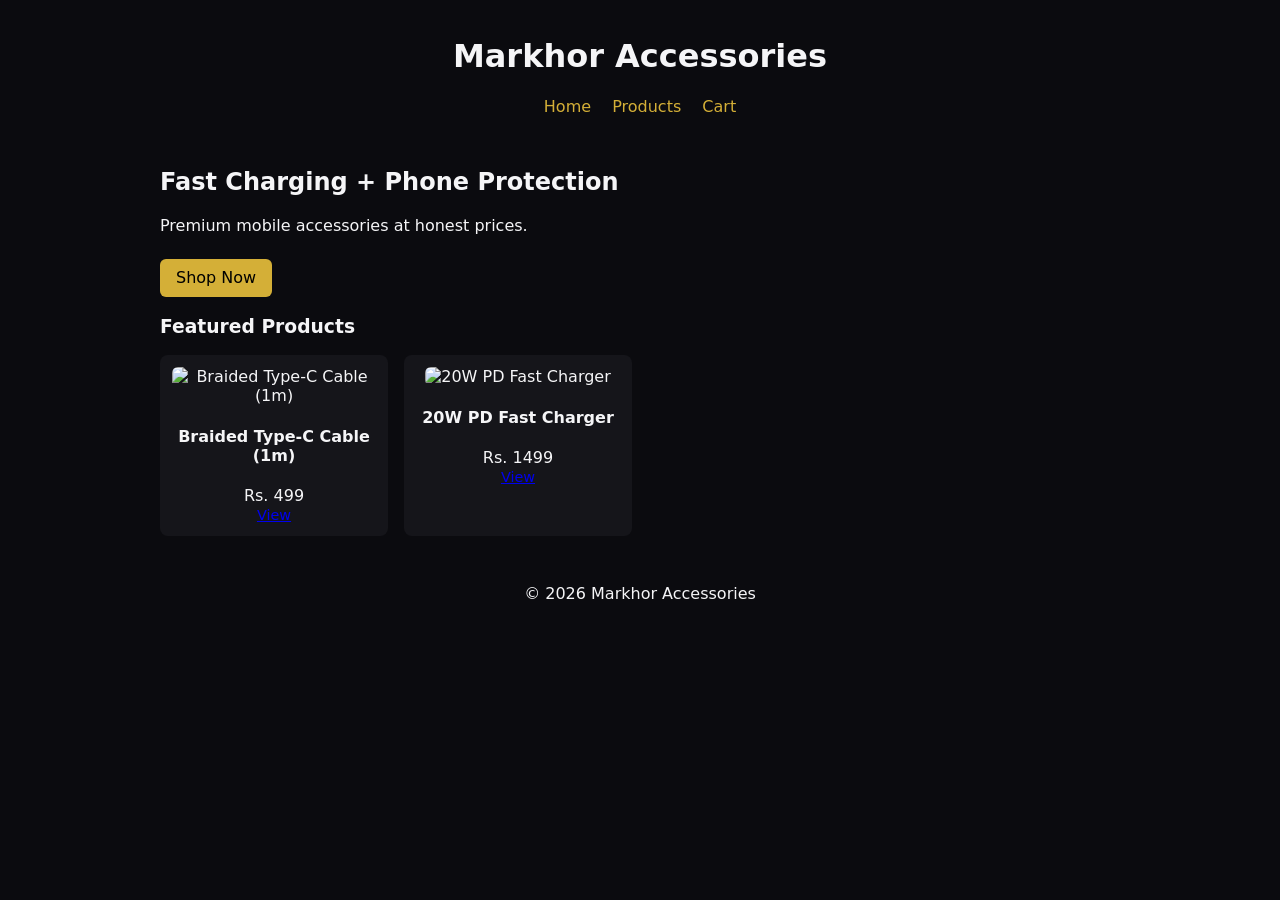
==== index.html @ 8396cea6 "Initial commit - Markhor Accessories store" ====
<!DOCTYPE html>
<html lang="en">
<head>
  <meta charset="UTF-8" />
  <title>Markhor Accessories</title>
  <meta name="viewport" content="width=device-width, initial-scale=1" />
  <link rel="stylesheet" href="/css/style.css" />
</head>
<body>
  <header>
    <h1>Markhor Accessories</h1>
    <nav>
      <a href="/index.html">Home</a>
      <a href="/products.html">Products</a>
      <a href="/cart.html">Cart</a>
    </nav>
  </header>

  <main>
    <section class="hero">
      <h2>Fast Charging + Phone Protection</h2>
      <p>Premium mobile accessories at honest prices.</p>
      <a href="/products.html" class="btn">Shop Now</a>
    </section>

    <section class="featured">
      <h3>Featured Products</h3>
      <div id="featured-grid" class="grid"></div>
    </section>
  </main>

  <footer>
    <p>© 2026 Markhor Accessories</p>
  </footer>

  <script src="/js/main.js"></script>
  <script>
    // Load 4 featured products
    (async () => {
      const res = await fetch('/data/products.json');
      const products = await res.json();
      const grid = document.getElementById('featured-grid');
      products.slice(0,4).forEach(p => {
        const card = document.createElement('div');
        card.className = 'card';
        card.innerHTML = `
          <img src="${p.images[0]}" alt="${p.name}" loading="lazy" />
          <h4>${p.name}</h4>
          <div>Rs. ${p.price}</div>
          <a href="/product.html?slug=${p.slug}" class="btn-sm">View</a>
        `;
        grid.appendChild(card);
      });
    })();
  </script>
</body>
</html>
---- css/style.css ----
:root { --bg:#0b0b0f; --fg:#f5f5f7; --acc:#d4af37; }
body { margin:0; font-family:system-ui,-apple-system,Segoe UI,Roboto; background:var(--bg); color:var(--fg); }
header, footer { padding:1rem; text-align:center; }
nav a { margin:0 .5rem; color:var(--acc); text-decoration:none; }
main { max-width:960px; margin:0 auto; padding:1rem; }
.grid { display:grid; grid-template-columns:repeat(auto-fill,minmax(180px,1fr)); gap:1rem; }
.card { background:#15151a; padding:.75rem; border-radius:8px; text-align:center; }
.card img { width:100%; aspect-ratio:1/1; object-fit:cover; border-radius:6px; }
.btn { display:inline-block; background:var(--acc); color:#000; padding:.6rem 1rem; border-radius:6px; text-decoration:none; margin-top:.5rem; }
.btn-sm { font-size:.9rem; }
.product-page { display:grid; grid-template-columns:1fr 1fr; gap:1rem; }
@media (max-width:700px){ .product-page{ grid-template-columns:1fr; } }
input, textarea { width:100%; padding:.5rem; margin:.25rem 0 .75rem; background:#15151a; color:var(--fg); border:1px solid #333; border-radius:6px; }
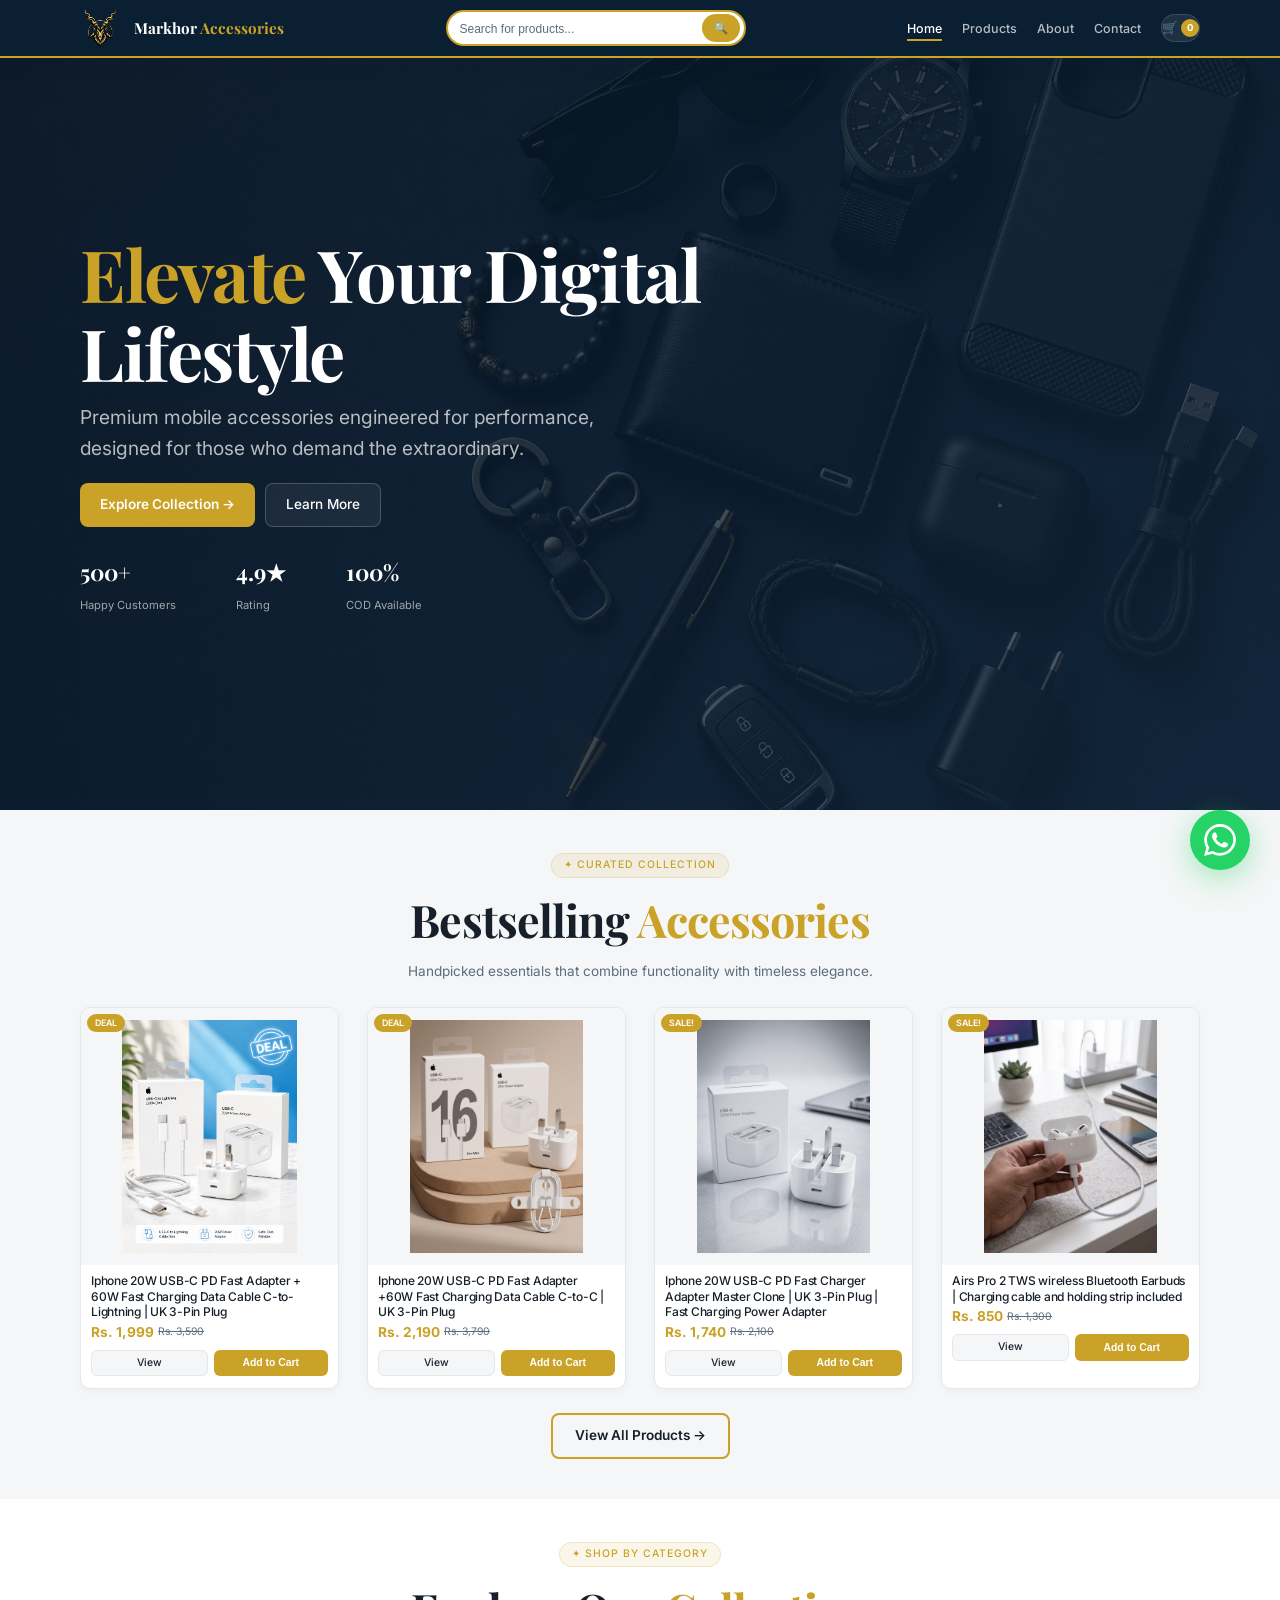
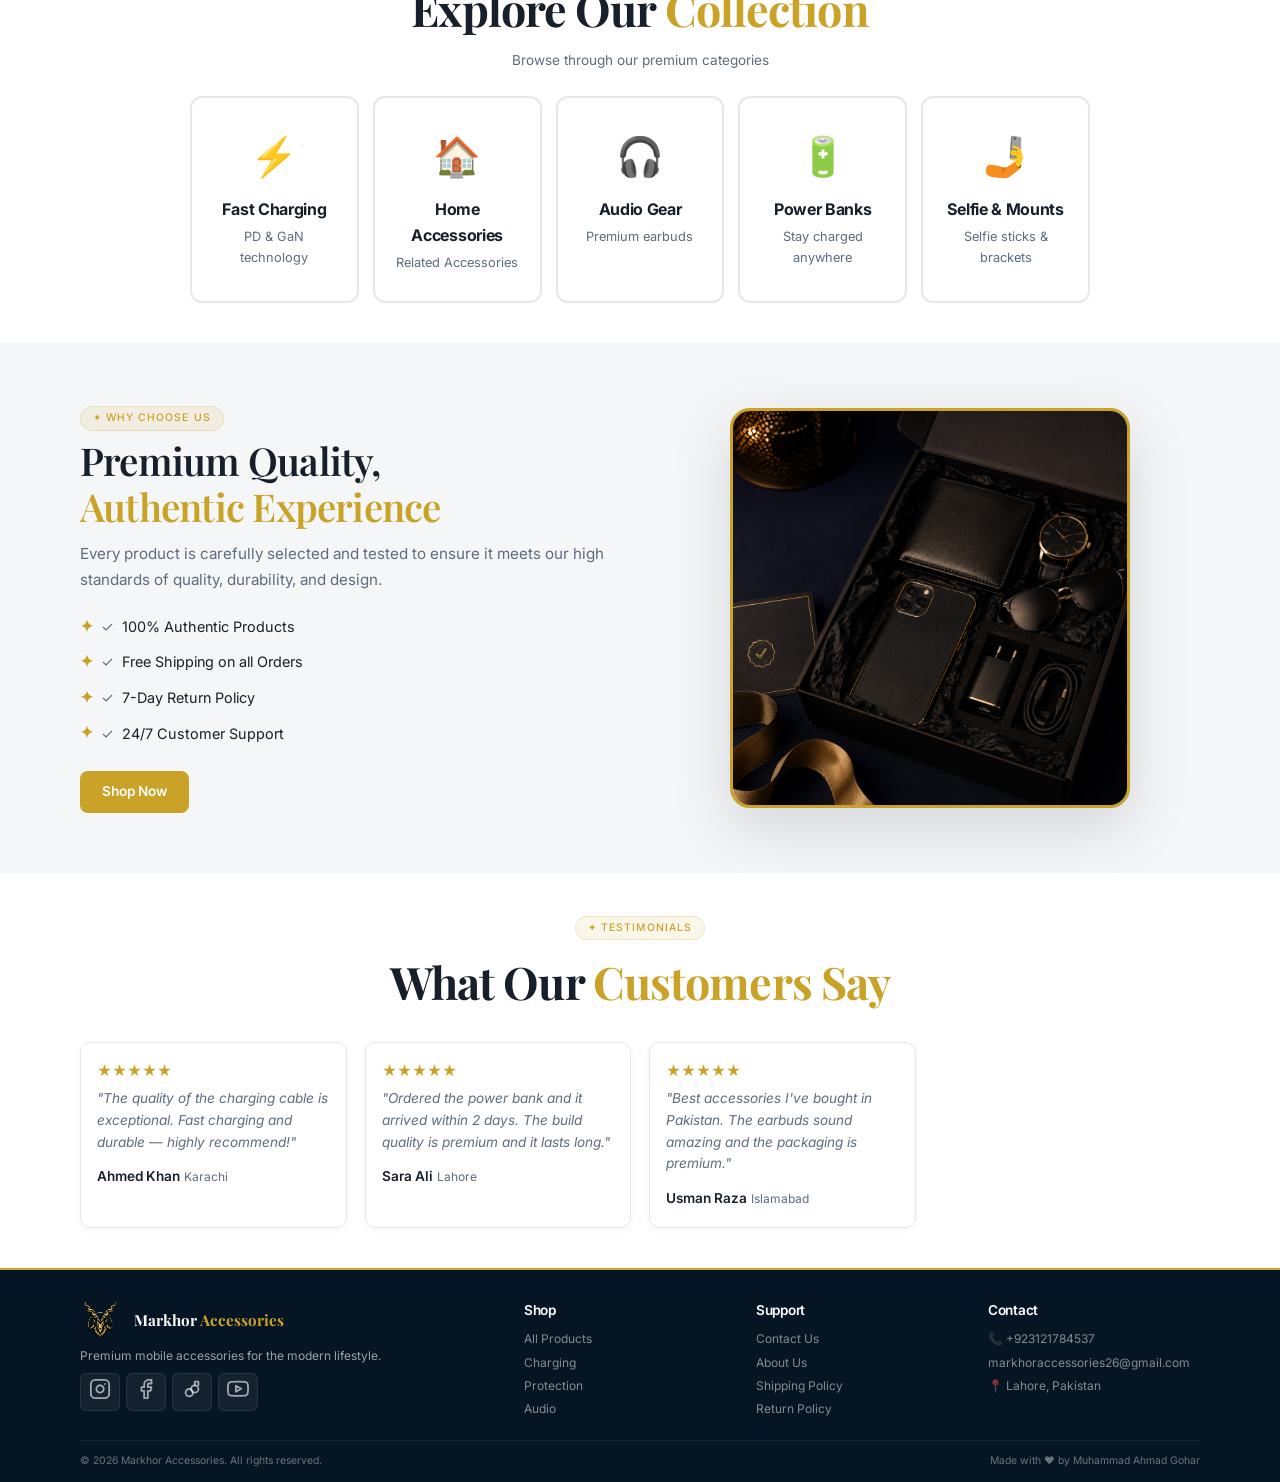
==== commit 39032c5b: "Final Markhor Accessories website with SEO updates" ====
--- a/index.html
+++ b/index.html
@@ -1,57 +1,330 @@
 <!DOCTYPE html>
 <html lang="en">
 <head>
-  <meta charset="UTF-8" />
-  <title>Markhor Accessories</title>
-  <meta name="viewport" content="width=device-width, initial-scale=1" />
-  <link rel="stylesheet" href="/css/style.css" />
+    <meta charset="UTF-8" />
+    <meta name="viewport" content="width=device-width, initial-scale=1.0" />
+    <title>Buy Premium Mobile Accessories in Pakistan | Markhor Accessories</title>
+    <meta name="description" content="Buy premium mobile accessories in Pakistan. Fast charging, earbuds, power banks & more. 100% COD available. Shop now at Markhor Accessories." />
+    <link rel="stylesheet" href="/css/style.css" />
+    <link rel="preconnect" href="https://fonts.googleapis.com" />
+    <link href="https://fonts.googleapis.com/css2?family=Playfair+Display:wght@400;600;700&family=Inter:wght@300;400;500;600&display=swap" rel="stylesheet" />
 </head>
 <body>
-  <header>
-    <h1>Markhor Accessories</h1>
-    <nav>
-      <a href="/index.html">Home</a>
-      <a href="/products.html">Products</a>
-      <a href="/cart.html">Cart</a>
-    </nav>
-  </header>
-
-  <main>
+    <!-- ===== NAVIGATION ===== -->
+    <nav class="navbar">
+    <div class="container">
+        <!-- Logo -->
+        <a href="/" class="logo">
+            <img src="/public/images/logo.png" alt="Markhor Accessories" style="height:40px; width:auto; margin-right:8px;" />
+            <span class="logo-text">Markhor <span class="logo-accent">Accessories</span></span>
+        </a>
+
+        <!-- Search Bar -->
+        <div class="search-bar">
+            <input type="text" placeholder="Search for products..." id="searchInput" />
+            <button onclick="searchProducts()">🔍</button>
+        </div>
+
+        <!-- Nav Links -->
+        <ul class="nav-links">
+            <li><a href="/index.html" class="active">Home</a></li>
+            <li><a href="/products.html">Products</a></li>
+            <li><a href="/about.html">About</a></li>
+            <li><a href="/contact.html">Contact</a></li>
+            <li>
+                <a href="/cart.html" class="cart-btn">
+                    🛒 <span id="cart-count">0</span>
+                </a>
+            </li>
+        </ul>
+        <button class="mobile-menu" aria-label="Menu">☰</button>
+    </div>
+</nav>
+
+    <!-- ===== HERO SECTION ===== -->
     <section class="hero">
-      <h2>Fast Charging + Phone Protection</h2>
-      <p>Premium mobile accessories at honest prices.</p>
-      <a href="/products.html" class="btn">Shop Now</a>
+        <div class="hero-overlay"></div>
+        <div class="hero-content container">
+            <h1 class="hero-title">
+                <span class="highlight">Elevate</span> Your Digital<br />Lifestyle
+            </h1>
+            <p class="hero-subtitle">
+                Premium mobile accessories engineered for performance,<br />
+                designed for those who demand the extraordinary.
+            </p>
+            <div class="hero-buttons">
+                <a href="/products.html" class="btn-primary">Explore Collection →</a>
+                <a href="/about.html" class="btn-secondary">Learn More</a>
+            </div>
+            <div class="hero-stats">
+                <div class="stat">
+                    <span class="stat-number">500+</span>
+                    <span class="stat-label">Happy Customers</span>
+                </div>
+                <div class="stat">
+                    <span class="stat-number">4.9★</span>
+                    <span class="stat-label">Rating</span>
+                </div>
+                <div class="stat">
+                    <span class="stat-number">100%</span>
+                    <span class="stat-label">COD Available</span>
+                </div>
+            </div>
+        </div>
     </section>
 
+    <!-- ===== FEATURED PRODUCTS ===== -->
     <section class="featured">
-      <h3>Featured Products</h3>
-      <div id="featured-grid" class="grid"></div>
+        <div class="container">
+            <div class="section-header">
+                <span class="section-tag">✦ Curated Collection</span>
+                <h2>Bestselling <span class="highlight">Accessories</span></h2>
+                <p>Handpicked essentials that combine functionality with timeless elegance.</p>
+            </div>
+            <div class="featured-grid" id="featuredGrid">
+                <!-- Products will be loaded by JS -->
+            </div>
+            <div class="section-footer">
+                <a href="/products.html" class="btn-primary-outline">View All Products →</a>
+            </div>
+        </div>
     </section>
-  </main>
-
-  <footer>
-    <p>© 2026 Markhor Accessories</p>
-  </footer>
-
-  <script src="/js/main.js"></script>
-  <script>
-    // Load 4 featured products
-    (async () => {
-      const res = await fetch('/data/products.json');
-      const products = await res.json();
-      const grid = document.getElementById('featured-grid');
-      products.slice(0,4).forEach(p => {
-        const card = document.createElement('div');
-        card.className = 'card';
-        card.innerHTML = `
-          <img src="${p.images[0]}" alt="${p.name}" loading="lazy" />
-          <h4>${p.name}</h4>
-          <div>Rs. ${p.price}</div>
-          <a href="/product.html?slug=${p.slug}" class="btn-sm">View</a>
-        `;
-        grid.appendChild(card);
-      });
-    })();
-  </script>
+
+    <!-- ===== CATEGORIES ===== -->
+<section class="categories">
+    <div class="container">
+        <div class="section-header">
+            <span class="section-tag">✦ Shop by Category</span>
+            <h2>Explore Our <span class="highlight">Collection</span></h2>
+            <p>Browse through our premium categories</p>
+        </div>
+        <div class="categories-grid">
+    <a href="/products.html?category=chargers" class="category-card">
+        <span class="category-icon">⚡</span>
+        <h3>Fast Charging</h3>
+        <p>PD & GaN technology</p>
+    </a>
+    <a href="/products.html?category=home-accessories" class="category-card">
+        <span class="category-icon">🏠</span>
+        <h3>Home Accessories</h3>
+        <p>Related Accessories</p>
+    </a>
+    <a href="/products.html?category=earbuds" class="category-card">
+        <span class="category-icon">🎧</span>
+        <h3>Audio Gear</h3>
+        <p>Premium earbuds</p>
+    </a>
+    <a href="/products.html?category=powerbanks" class="category-card">
+        <span class="category-icon">🔋</span>
+        <h3>Power Banks</h3>
+        <p>Stay charged anywhere</p>
+    </a>
+    <a href="/products.html?category=selfie-mounts" class="category-card">
+        <span class="category-icon">🤳</span>
+        <h3>Selfie & Mounts</h3>
+        <p>Selfie sticks & brackets</p>
+    </a>
+</div>
+    </div>
+</section>
+
+    <!-- ===== WHY MARKHOR ===== -->
+    <section class="why-us">
+        <div class="container">
+            <div class="why-grid">
+                <div class="why-content">
+                    <span class="section-tag">✦ Why Choose Us</span>
+                    <h2>Premium Quality,<br /><span class="highlight">Authentic Experience</span></h2>
+                    <p>Every product is carefully selected and tested to ensure it meets our high standards of quality, durability, and design.</p>
+                    <ul class="why-list">
+                        <li>✓ <span>100% Authentic Products</span></li>
+                        <li>✓ <span>Free Shipping on all Orders</span></li>
+                        <li>✓ <span>7-Day Return Policy</span></li>
+                        <li>✓ <span>24/7 Customer Support</span></li>
+                    </ul>
+                    <a href="/products.html" class="btn-primary">Shop Now</a>
+                </div>
+                <div class="why-image">
+    <img src="/public/images/why-us.png" alt="Why Choose Markhor Accessories" class="why-us-image" />
+</div>
+            </div>
+        </div>
+    </section>
+
+    <!-- ===== TESTIMONIALS ===== -->
+    <section class="testimonials">
+        <div class="container">
+            <div class="section-header">
+                <span class="section-tag">✦ Testimonials</span>
+                <h2>What Our <span class="highlight">Customers Say</span></h2>
+            </div>
+            <div class="testimonials-grid">
+                <div class="testimonial-card">
+                    <div class="stars">★★★★★</div>
+                    <p>"The quality of the charging cable is exceptional. Fast charging and durable — highly recommend!"</p>
+                    <div class="customer">
+                        <span class="name">Ahmed Khan</span>
+                        <span class="location">Karachi</span>
+                    </div>
+                </div>
+                <div class="testimonial-card">
+                    <div class="stars">★★★★★</div>
+                    <p>"Ordered the power bank and it arrived within 2 days. The build quality is premium and it lasts long."</p>
+                    <div class="customer">
+                        <span class="name">Sara Ali</span>
+                        <span class="location">Lahore</span>
+                    </div>
+                </div>
+                <div class="testimonial-card">
+                    <div class="stars">★★★★★</div>
+                    <p>"Best accessories I've bought in Pakistan. The earbuds sound amazing and the packaging is premium."</p>
+                    <div class="customer">
+                        <span class="name">Usman Raza</span>
+                        <span class="location">Islamabad</span>
+                    </div>
+                </div>
+            </div>
+        </div>
+    </section>
+
+    <!-- ===== NEWSLETTER ===== -->
+    <!-- <section class="newsletter">
+        <div class="container">
+            <div class="newsletter-box">
+                <h2>Join the <span class="highlight">Markhor</span> Community</h2>
+                <p>Subscribe for exclusive offers, new product alerts, and style inspiration.</p>
+                <form class="newsletter-form">
+                    <input type="email" placeholder="Enter your email address" required />
+                    <button type="submit" class="btn-primary">Subscribe</button>
+                </form>
+            </div>
+        </div>
+    </section> -->
+
+    <!-- ===== FOOTER ===== -->
+    <footer class="footer">
+        <div class="container">
+            <div class="footer-grid">
+                <div class="footer-brand">
+                    <a href="/" class="logo">
+            <img src="/public/images/logo.png" alt="Markhor Accessories" style="height:40px; width:auto; margin-right:8px;" />
+            <span class="logo-text">Markhor <span class="logo-accent">Accessories</span></span>
+                    </a>
+                    <p>Premium mobile accessories for the modern lifestyle.</p>
+                    <div class="social-links">
+    <a href="https://www.instagram.com/yourusername" target="_blank" aria-label="Instagram">
+        <svg width="22" height="22" viewBox="0 0 24 24" fill="none" stroke="currentColor" stroke-width="2" stroke-linecap="round" stroke-linejoin="round">
+            <rect x="2" y="2" width="20" height="20" rx="5" ry="5"/>
+            <path d="M16 11.37A4 4 0 1 1 12.63 8 4 4 0 0 1 16 11.37z"/>
+            <line x1="17.5" y1="6.5" x2="17.51" y2="6.5"/>
+        </svg>
+    </a>
+    <a href="https://www.facebook.com/yourusername" target="_blank" aria-label="Facebook">
+        <svg width="22" height="22" viewBox="0 0 24 24" fill="none" stroke="currentColor" stroke-width="2" stroke-linecap="round" stroke-linejoin="round">
+            <path d="M18 2h-3a5 5 0 0 0-5 5v3H7v4h3v8h4v-8h3l1-4h-4V7a1 1 0 0 1 1-1h3z"/>
+        </svg>
+    </a>
+    <a href="https://www.tiktok.com/@yourusername" target="_blank" aria-label="TikTok">
+        <svg width="22" height="22" viewBox="0 0 24 24" fill="none" stroke="currentColor" stroke-width="2" stroke-linecap="round" stroke-linejoin="round">
+            <path d="M9 12a4 4 0 1 0 0 8 4 4 0 0 0 0-8z"/>
+            <path d="M15 8a4 4 0 1 0 0 8 4 4 0 0 0 0-8z"/>
+            <path d="M15 8V4h4v4"/>
+        </svg>
+    </a>
+    <a href="https://www.youtube.com/@yourusername" target="_blank" aria-label="YouTube">
+        <svg width="22" height="22" viewBox="0 0 24 24" fill="none" stroke="currentColor" stroke-width="2" stroke-linecap="round" stroke-linejoin="round">
+            <path d="M22.54 6.42a2.78 2.78 0 0 0-1.94-2C18.88 4 12 4 12 4s-6.88 0-8.6.46a2.78 2.78 0 0 0-1.94 2A29 29 0 0 0 1 11.75a29 29 0 0 0 .46 5.33A2.78 2.78 0 0 0 3.4 19c1.72.46 8.6.46 8.6.46s6.88 0 8.6-.46a2.78 2.78 0 0 0 1.94-2 29 29 0 0 0 .46-5.25 29 29 0 0 0-.46-5.33z"/>
+            <polygon points="9.75 15.02 15.5 11.75 9.75 8.48 9.75 15.02"/>
+        </svg>
+    </a>
+</div>
+                </div>
+                <div class="footer-links">
+                    <h4>Shop</h4>
+                    <a href="/products.html">All Products</a>
+                    <a href="/products.html?category=charging">Charging</a>
+                    <a href="/products.html?category=protection">Protection</a>
+                    <a href="/products.html?category=audio">Audio</a>
+                </div>
+                <div class="footer-links">
+                    <h4>Support</h4>
+                    <a href="/contact.html">Contact Us</a>
+                    <a href="/about.html">About Us</a>
+                    <a href="#">Shipping Policy</a>
+                    <a href="#">Return Policy</a>
+                </div>
+                <div class="footer-links">
+                    <h4>Contact</h4>
+                    <a href="tel:+923121784537">📞 +923121784537</a>
+                    <a href="mailto:info@markhoraccessories26.com">markhoraccessories26@gmail.com</a>
+                    <a href="#">📍 Lahore, Pakistan</a>
+                </div>
+            </div>
+            <div class="footer-bottom">
+                <p>&copy; 2026 Markhor Accessories. All rights reserved.</p>
+                <p>Made with ❤️ by Muhammad Ahmad Gohar</p>
+            </div>
+        </div>
+    </footer>
+
+    <script src="/js/main.js"></script>
+
+<script>
+    // ===== LOAD FEATURED PRODUCTS =====
+    document.addEventListener('DOMContentLoaded', async function() {
+        try {
+            const response = await fetch('/data/products.json');
+            const products = await response.json();
+            
+            // Sirf 4 featured products lo (pehle 4)
+            const featured = products.slice(0, 4);
+            const grid = document.getElementById('featuredGrid');
+            
+            if (!grid) return;
+            
+            grid.innerHTML = featured.map(function(product) {
+                return `
+                    <div class="product-card">
+                        ${product.badge ? `<span class="product-badge">${product.badge}</span>` : ''}
+                        <div class="product-image">
+                            <img src="${product.images[0]}" alt="${product.name}" loading="lazy" />
+                        </div>
+                        <div class="product-info">
+                            <h3>${product.name}</h3>
+                            <div class="product-price">
+                                <span class="current">Rs. ${product.price.toLocaleString()}</span>
+                                ${product.compareAtPrice ? `<span class="original">Rs. ${product.compareAtPrice.toLocaleString()}</span>` : ''}
+                            </div>
+                            <div class="product-actions">
+                                <a href="/product.html?slug=${product.slug}" class="btn-view">View</a>
+                                <button onclick="addToCart('${product.id}', '${product.name}', ${product.price})" class="btn-add">Add to Cart</button>
+                            </div>
+                        </div>
+                    </div>
+                `;
+            }).join('');
+            
+        } catch (error) {
+            console.error('Error loading featured products:', error);
+            document.getElementById('featuredGrid').innerHTML = `
+                <div style="grid-column:1/-1; text-align:center; padding:20px; color:var(--muted);">
+                    <p>Unable to load products. Please refresh.</p>
+                </div>
+            `;
+        }
+    });
+</script>
+
+<!-- ===== FLOATING WHATSAPP BUTTON ===== -->
+<a href="https://wa.me/923121784537?text=Hi%20Markhor%20Accessories!%20I%20have%20a%20question%20about%20your%20products." 
+   class="whatsapp-float" 
+   target="_blank" 
+   rel="noopener noreferrer"
+   aria-label="Chat on WhatsApp">
+    <svg viewBox="0 0 24 24" xmlns="http://www.w3.org/2000/svg">
+        <path d="M17.472 14.382c-.297-.149-1.758-.867-2.03-.967-.273-.099-.471-.148-.67.15-.197.297-.767.966-.94 1.164-.173.199-.347.223-.644.075-.297-.15-1.255-.463-2.39-1.475-.883-.788-1.48-1.761-1.653-2.059-.173-.297-.018-.458.13-.606.134-.133.298-.347.446-.52.149-.174.198-.298.298-.497.099-.198.05-.371-.025-.52-.075-.149-.669-1.612-.916-2.207-.242-.579-.487-.5-.669-.51-.173-.008-.371-.01-.57-.01-.198 0-.52.074-.792.372-.272.297-1.04 1.016-1.04 2.479 0 1.462 1.065 2.875 1.213 3.074.149.198 2.096 3.2 5.077 4.487.709.306 1.262.489 1.694.625.712.227 1.36.195 1.871.118.571-.085 1.758-.719 2.006-1.413.248-.694.248-1.289.173-1.413-.074-.124-.272-.198-.57-.347m-5.421 7.403h-.004a9.87 9.87 0 01-5.031-1.378l-.361-.214-3.741.982.998-3.648-.235-.374a9.86 9.86 0 01-1.51-5.26c.001-5.45 4.436-9.884 9.888-9.884 2.64 0 5.122 1.03 6.988 2.898a9.825 9.825 0 012.893 6.994c-.003 5.45-4.437 9.884-9.885 9.884m8.413-18.297A11.815 11.815 0 0012.05 0C5.495 0 .16 5.335.157 11.892c0 2.096.547 4.142 1.588 5.945L.057 24l6.305-1.654a11.882 11.882 0 005.683 1.448h.005c6.554 0 11.89-5.335 11.893-11.893a11.821 11.821 0 00-3.48-8.413z"/>
+    </svg>
+    <span class="whatsapp-tooltip">Chat with us! 💬</span>
+</a>
 </body>
 </html>
--- a/css/style.css
+++ b/css/style.css
@@ -1,13 +1,3275 @@
-:root { --bg:#0b0b0f; --fg:#f5f5f7; --acc:#d4af37; }
-body { margin:0; font-family:system-ui,-apple-system,Segoe UI,Roboto; background:var(--bg); color:var(--fg); }
-header, footer { padding:1rem; text-align:center; }
-nav a { margin:0 .5rem; color:var(--acc); text-decoration:none; }
-main { max-width:960px; margin:0 auto; padding:1rem; }
-.grid { display:grid; grid-template-columns:repeat(auto-fill,minmax(180px,1fr)); gap:1rem; }
-.card { background:#15151a; padding:.75rem; border-radius:8px; text-align:center; }
-.card img { width:100%; aspect-ratio:1/1; object-fit:cover; border-radius:6px; }
-.btn { display:inline-block; background:var(--acc); color:#000; padding:.6rem 1rem; border-radius:6px; text-decoration:none; margin-top:.5rem; }
-.btn-sm { font-size:.9rem; }
-.product-page { display:grid; grid-template-columns:1fr 1fr; gap:1rem; }
-@media (max-width:700px){ .product-page{ grid-template-columns:1fr; } }
-input, textarea { width:100%; padding:.5rem; margin:.25rem 0 .75rem; background:#15151a; color:var(--fg); border:1px solid #333; border-radius:6px; }+/* ========================================
+   MARKHOR ACCESSORIES - NAVY + WHITE + GOLD
+   FINAL MOBILE-FIXED VERSION
+   ======================================== */
+
+/* ===== RESET & BASE ===== */
+* {
+    margin: 0;
+    padding: 0;
+    box-sizing: border-box;
+}
+
+:root {
+    --navy: #0B1F33;
+    --navy-light: #142B44;
+    --navy-dark: #061524;
+    --gold: #C9A227;
+    --gold-light: #DDB84D;
+    --gold-dark: #B0881E;
+    --white: #FFFFFF;
+    --light-gray: #F5F6F7;
+    --dark-text: #17202A;
+    --text-muted: #5D6D7E;
+    
+    --bg-primary: var(--white);
+    --bg-secondary: var(--light-gray);
+    --bg-card: var(--white);
+    --text-primary: var(--dark-text);
+    --text-secondary: var(--text-muted);
+    --accent-gold: var(--gold);
+    --border-color: #E5E7EB;
+    --shadow: 0 10px 40px rgba(11, 31, 51, 0.1);
+}
+
+html {
+    scroll-behavior: smooth;
+}
+
+body {
+    font-family: 'Inter', -apple-system, BlinkMacSystemFont, sans-serif;
+    background: var(--bg-primary);
+    color: var(--text-primary);
+    line-height: 1.6;
+    overflow-x: hidden;
+    font-size: 16px;
+}
+
+h1, h2, h3, h4, h5, h6 {
+    font-family: 'Playfair Display', Georgia, serif;
+    font-weight: 600;
+    letter-spacing: -0.02em;
+}
+
+a {
+    color: inherit;
+    text-decoration: none;
+}
+
+img {
+    max-width: 100%;
+    display: block;
+}
+
+.container {
+    max-width: 1200px;
+    margin: 0 auto;
+    padding: 0 16px;
+}
+
+.highlight {
+    color: var(--gold);
+}
+
+/* ===== SCROLLBAR ===== */
+::-webkit-scrollbar {
+    width: 6px;
+}
+::-webkit-scrollbar-track {
+    background: var(--light-gray);
+}
+::-webkit-scrollbar-thumb {
+    background: var(--gold);
+    border-radius: 4px;
+}
+/* ===== CART PAGE FIX ===== */
+.cart-page {
+    padding: 100px 0 40px;
+    min-height: 80vh;
+    display: flex;
+    flex-direction: column;
+}
+
+.cart-page .container {
+    flex: 1;
+}
+/* ===== TOAST ===== */
+.toast {
+    position: fixed;
+    bottom: 20px;
+    left: 50%;
+    transform: translateX(-50%) translateY(100px);
+    background: var(--navy);
+    color: var(--white);
+    padding: 12px 20px;
+    border-radius: 8px;
+    font-weight: 500;
+    opacity: 0;
+    transition: all 0.4s;
+    z-index: 10000;
+    box-shadow: 0 10px 40px rgba(11, 31, 51, 0.3);
+    font-size: 0.85rem;
+    max-width: 90%;
+    text-align: center;
+}
+.toast.show {
+    transform: translateX(-50%) translateY(0);
+    opacity: 1;
+}
+
+/* ========================================
+   ===== NAVBAR (FIXED - MOBILE FRIENDLY) =====
+   ======================================== */
+
+.navbar {
+    position: fixed;
+    top: 0;
+    left: 0;
+    right: 0;
+    z-index: 1000;
+    padding: 8px 0;
+    background: var(--navy);
+    border-bottom: 2px solid var(--gold);
+    box-shadow: 0 2px 20px rgba(11, 31, 51, 0.3);
+}
+
+.navbar .container {
+    display: flex;
+    flex-wrap: wrap;
+    align-items: center;
+    justify-content: space-between;
+    gap: 4px;
+}
+
+/* ===== LOGO ===== */
+.logo {
+    font-family: 'Playfair Display', Georgia, serif;
+    font-size: 1rem;
+    font-weight: 700;
+    display: flex;
+    align-items: center;
+    gap: 6px;
+    color: var(--white);
+    flex-shrink: 0;
+}
+.logo img {
+    height: 28px;
+    width: auto;
+}
+.logo-text {
+    font-size: 0.95rem;
+}
+.logo-accent {
+    color: var(--gold);
+}
+.logo .logo-icon {
+    display: none;
+}
+
+/* ===== SEARCH BAR (MOBILE FIXED) ===== */
+.search-bar {
+    display: flex;
+    align-items: center;
+    background: var(--white);
+    border: 2px solid var(--gold);
+    border-radius: 20px;
+    padding: 0 4px 0 12px;
+    flex: 1 1 100%;
+    min-width: 100%;
+    order: 3;
+    margin-top: 6px;
+    height: 36px;
+}
+.search-bar input {
+    flex: 1;
+    background: transparent;
+    border: none;
+    padding: 6px 0;
+    color: var(--dark-text);
+    font-size: 0.8rem;
+    outline: none;
+    min-width: 40px;
+}
+.search-bar input::placeholder {
+    color: var(--text-muted);
+    font-size: 0.75rem;
+}
+.search-bar button {
+    background: var(--gold);
+    border: none;
+    color: var(--white);
+    padding: 4px 12px;
+    border-radius: 16px;
+    cursor: pointer;
+    font-size: 0.7rem;
+    font-weight: 600;
+    transition: all 0.3s;
+    white-space: nowrap;
+    height: 28px;
+}
+.search-bar button:hover {
+    background: var(--gold-dark);
+}
+
+/* ===== NAV LINKS ===== */
+.nav-links {
+    display: flex;
+    align-items: center;
+    gap: 12px;
+    list-style: none;
+    order: 2;
+    flex-wrap: wrap;
+}
+.nav-links li {
+    display: inline-block;
+}
+.nav-links a {
+    font-size: 0.78rem;
+    font-weight: 500;
+    color: rgba(255, 255, 255, 0.7);
+    transition: all 0.3s;
+    position: relative;
+    padding: 3px 0;
+}
+.nav-links a:hover,
+.nav-links a.active {
+    color: var(--white);
+}
+.nav-links a::after {
+    content: '';
+    position: absolute;
+    bottom: -2px;
+    left: 0;
+    width: 0;
+    height: 2px;
+    background: var(--gold);
+    transition: width 0.3s;
+}
+.nav-links a:hover::after,
+.nav-links a.active::after {
+    width: 100%;
+}
+
+/* ===== CART BUTTON ===== */
+.cart-btn {
+    background: rgba(255, 255, 255, 0.08);
+    border: 1px solid rgba(255, 255, 255, 0.12);
+    padding: 3px 10px;
+    border-radius: 16px;
+    display: flex;
+    align-items: center;
+    gap: 3px;
+    transition: all 0.3s;
+    font-size: 0.75rem;
+    color: var(--white);
+}
+.cart-btn:hover {
+    background: rgba(201, 162, 39, 0.2);
+    border-color: var(--gold);
+}
+#cart-count {
+    background: var(--gold);
+    color: var(--white);
+    font-size: 0.6rem;
+    font-weight: 700;
+    padding: 1px 6px;
+    border-radius: 10px;
+    min-width: 16px;
+    text-align: center;
+}
+
+.mobile-menu {
+    display: none;
+    background: none;
+    border: none;
+    color: var(--white);
+    font-size: 1.3rem;
+    cursor: pointer;
+    padding: 4px;
+    order: 1;
+}
+
+/* ========================================
+   ===== HERO (MOBILE FIXED) =====
+   ======================================== */
+
+.hero {
+    min-height: 100vh;
+    display: flex;
+    align-items: center;
+    position: relative;
+    padding: 80px 0 30px;
+    background: linear-gradient(135deg, rgba(6,21,36,0.85) 0%, rgba(11,31,51,0.80) 50%, rgba(20,43,68,0.75) 100%), 
+                url('/public/images/hero-bg.png') center/cover no-repeat;
+    overflow: hidden;
+}
+.hero::before {
+    content: '';
+    position: absolute;
+    top: -20%;
+    right: -30%;
+    width: 300px;
+    height: 300px;
+    background: radial-gradient(circle, rgba(201, 162, 39, 0.08), transparent 70%);
+    border-radius: 50%;
+    pointer-events: none;
+}
+.hero-content {
+    position: relative;
+    z-index: 2;
+    width: 100%;
+}
+.hero-badge {
+    display: inline-block;
+    background: rgba(201, 162, 39, 0.15);
+    border: 1px solid rgba(201, 162, 39, 0.3);
+    padding: 3px 12px;
+    border-radius: 16px;
+    font-size: 0.6rem;
+    font-weight: 500;
+    color: var(--gold);
+    letter-spacing: 0.1em;
+    text-transform: uppercase;
+    margin-bottom: 10px;
+}
+.hero-title {
+    font-size: clamp(1.8rem, 7vw, 4.5rem);
+    line-height: 1.1;
+    font-weight: 700;
+    margin-bottom: 10px;
+    color: var(--white);
+    word-wrap: break-word;
+}
+.hero-title .highlight {
+    color: var(--gold);
+}
+.hero-subtitle {
+    font-size: clamp(0.85rem, 2vw, 1.2rem);
+    color: rgba(255, 255, 255, 0.7);
+    max-width: 100%;
+    line-height: 1.6;
+    margin-bottom: 20px;
+    word-wrap: break-word;
+}
+.hero-buttons {
+    display: flex;
+    gap: 10px;
+    flex-wrap: wrap;
+}
+.hero-buttons .btn-primary,
+.hero-buttons .btn-secondary {
+    font-size: 0.85rem;
+    padding: 10px 20px;
+}
+.hero-stats {
+    display: flex;
+    gap: 20px;
+    margin-top: 28px;
+    flex-wrap: wrap;
+}
+.stat-number {
+    display: block;
+    font-family: 'Playfair Display', serif;
+    font-size: 1.4rem;
+    font-weight: 700;
+    color: var(--white);
+}
+.stat-label {
+    font-size: 0.7rem;
+    color: rgba(255, 255, 255, 0.6);
+}
+
+.hero-scroll {
+    display: none;
+}
+
+/* ========================================
+   ===== BUTTONS =====
+   ======================================== */
+
+.btn-primary {
+    display: inline-flex;
+    align-items: center;
+    gap: 6px;
+    background: var(--gold);
+    color: var(--white);
+    padding: 10px 22px;
+    border-radius: 8px;
+    font-weight: 600;
+    font-size: 0.85rem;
+    border: none;
+    cursor: pointer;
+    transition: all 0.3s;
+    font-family: 'Inter', sans-serif;
+}
+.btn-primary:hover {
+    transform: translateY(-2px);
+    box-shadow: 0 12px 40px rgba(201, 162, 39, 0.3);
+    background: var(--gold-dark);
+}
+.btn-primary-outline {
+    display: inline-flex;
+    align-items: center;
+    gap: 6px;
+    background: transparent;
+    color: var(--dark-text);
+    padding: 10px 22px;
+    border-radius: 8px;
+    font-weight: 600;
+    font-size: 0.85rem;
+    border: 2px solid var(--gold);
+    cursor: pointer;
+    transition: all 0.3s;
+    font-family: 'Inter', sans-serif;
+}
+.btn-primary-outline:hover {
+    background: var(--gold);
+    color: var(--white);
+    transform: translateY(-2px);
+    box-shadow: 0 8px 30px rgba(201, 162, 39, 0.3);
+}
+.btn-secondary {
+    display: inline-flex;
+    align-items: center;
+    gap: 6px;
+    background: rgba(255,255,255,0.06);
+    border: 1px solid rgba(255,255,255,0.2);
+    color: #FFFFFF;
+    padding: 10px 22px;
+    border-radius: 8px;
+    font-weight: 500;
+    font-size: 0.85rem;
+    cursor: pointer;
+    transition: all 0.3s;
+    font-family: 'Inter', sans-serif;
+}
+.btn-secondary:hover {
+    background: rgba(255,255,255,0.12);
+    transform: translateY(-2px);
+    border-color: var(--gold);
+}
+.btn-view {
+    display: inline-block;
+    background: var(--light-gray);
+    border: 1px solid var(--border-color);
+    padding: 4px 12px;
+    border-radius: 6px;
+    font-size: 0.7rem;
+    font-weight: 500;
+    transition: all 0.3s;
+    cursor: pointer;
+    color: var(--text-primary);
+}
+.btn-view:hover {
+    background: var(--gold);
+    color: var(--white);
+    border-color: var(--gold);
+}
+.btn-add {
+    display: inline-block;
+    background: var(--gold);
+    color: var(--white);
+    padding: 4px 12px;
+    border-radius: 6px;
+    font-size: 0.7rem;
+    font-weight: 600;
+    border: none;
+    cursor: pointer;
+    transition: all 0.3s;
+}
+.btn-add:hover {
+    background: var(--gold-dark);
+    transform: scale(1.05);
+}
+
+/* ========================================
+   ===== SECTIONS =====
+   ======================================== */
+
+.section-header {
+    text-align: center;
+    margin-bottom: 24px;
+}
+.section-tag {
+    display: inline-block;
+    background: rgba(201, 162, 39, 0.1);
+    border: 1px solid rgba(201, 162, 39, 0.2);
+    padding: 3px 12px;
+    border-radius: 14px;
+    font-size: 0.65rem;
+    font-weight: 500;
+    color: var(--gold);
+    letter-spacing: 0.1em;
+    text-transform: uppercase;
+    margin-bottom: 6px;
+}
+.section-header h2 {
+    font-size: clamp(1.4rem, 4vw, 2.8rem);
+    font-weight: 700;
+    margin-bottom: 6px;
+}
+.section-header p {
+    color: var(--text-secondary);
+    max-width: 500px;
+    margin: 0 auto;
+    font-size: 0.85rem;
+}
+
+.featured {
+    padding: 40px 0;
+    background: var(--bg-secondary);
+}
+.featured-grid {
+    display: grid;
+    grid-template-columns: repeat(auto-fill, minmax(150px, 1fr));
+    gap: 14px;
+}
+.section-footer {
+    text-align: center;
+    margin-top: 24px;
+}
+
+/* ========================================
+   ===== PRODUCT CARD =====
+   ======================================== */
+
+.product-card {
+    background: var(--bg-card);
+    border-radius: 10px;
+    overflow: hidden;
+    border: 1px solid var(--border-color);
+    transition: all 0.4s;
+    position: relative;
+    box-shadow: 0 2px 8px rgba(0,0,0,0.04);
+}
+.product-card:hover {
+    transform: translateY(-4px);
+    border-color: var(--gold);
+    box-shadow: 0 12px 40px rgba(11, 31, 51, 0.08);
+}
+.product-badge {
+    position: absolute;
+    top: 6px;
+    left: 6px;
+    padding: 2px 8px;
+    border-radius: 12px;
+    font-size: 0.55rem;
+    font-weight: 600;
+    text-transform: uppercase;
+    z-index: 5;
+    background: var(--gold);
+    color: var(--white);
+}
+.product-badge.bestseller,
+.product-badge.Sale\!,
+.product-badge.sale {
+    background: #DC3545;
+    color: #fff;
+}
+.product-badge.new {
+    background: #0D6EFD;
+    color: #fff;
+}
+.product-badge.premium {
+    background: var(--navy);
+    color: var(--white);
+}
+.product-image {
+    aspect-ratio: 1/1;
+    background: var(--light-gray);
+    display: flex;
+    align-items: center;
+    justify-content: center;
+    overflow: hidden;
+}
+.product-image img {
+    width: 100%;
+    height: 100%;
+    object-fit: contain;
+    padding: 12px;
+    transition: transform 0.5s;
+}
+.product-card:hover .product-image img {
+    transform: scale(1.05);
+}
+.product-info {
+    padding: 8px 10px 12px;
+}
+.product-info h3 {
+    font-family: 'Inter', sans-serif;
+    font-size: 0.75rem;
+    font-weight: 500;
+    margin-bottom: 2px;
+    min-height: 28px;
+    line-height: 1.3;
+    color: var(--dark-text);
+    word-wrap: break-word;
+}
+.product-price {
+    display: flex;
+    align-items: center;
+    gap: 4px;
+    margin: 2px 0 6px;
+    flex-wrap: wrap;
+}
+.product-price .current {
+    font-weight: 700;
+    font-size: 0.85rem;
+    color: var(--gold);
+}
+.product-price .original {
+    font-size: 0.65rem;
+    color: var(--text-muted);
+    text-decoration: line-through;
+}
+.product-actions {
+    display: flex;
+    gap: 6px;
+    flex-wrap: wrap;
+}
+.product-actions .btn-view,
+.product-actions .btn-add,
+.product-actions .btn-order {
+    flex: 1;
+    text-align: center;
+    padding: 4px 6px;
+    font-size: 0.65rem;
+    min-width: 50px;
+}
+/* .product-actions .btn-add {
+    flex: 1;
+    text-align: center;
+    padding: 3px 6px;
+    font-size: 0.6rem;
+    min-width: 40px;
+} */
+
+/* ========================================
+   ===== CATEGORIES =====
+   ======================================== */
+
+.categories {
+    padding: 40px 0;
+}
+.categories-scroll {
+    display: flex;
+    gap: 6px;
+    overflow-x: auto;
+    padding: 6px 0 12px;
+    scrollbar-width: none;
+    -ms-overflow-style: none;
+    flex-wrap: nowrap;
+}
+.categories-scroll::-webkit-scrollbar {
+    display: none;
+}
+.category-btn {
+    padding: 5px 14px;
+    border-radius: 16px;
+    border: 1px solid var(--border-color);
+    background: var(--bg-card);
+    color: var(--text-secondary);
+    cursor: pointer;
+    font-size: 0.7rem;
+    white-space: nowrap;
+    transition: all 0.3s;
+    font-family: 'Inter', sans-serif;
+}
+.category-btn:hover {
+    border-color: var(--gold);
+    color: var(--text-primary);
+}
+.category-btn.active {
+    background: var(--navy);
+    color: var(--white);
+    border-color: var(--navy);
+}
+.categories-grid {
+    display: grid;
+    grid-template-columns: repeat(4, 1fr);
+    gap: 24px;
+    max-width: 900px;
+    margin: 0 auto;
+}
+.category-card {
+    padding: 28px 20px;
+    border-radius: 12px;
+    text-align: center;
+    transition: all 0.4s;
+    cursor: pointer;
+    background: var(--white);
+    border: 2px solid var(--border-color);
+    text-decoration: none;
+    color: var(--dark-text);
+    display: block;
+}
+.category-card:hover {
+    transform: translateY(-6px);
+    border-color: var(--gold);
+    box-shadow: 0 12px 40px rgba(201, 162, 39, 0.15);
+}
+.category-icon {
+    font-size: 2.4rem;
+    display: block;
+    margin-bottom: 10px;
+}
+.category-card h3 {
+    font-family: 'Inter', sans-serif;
+    font-weight: 700;
+    font-size: 1rem;
+    color: var(--dark-text);
+    margin-bottom: 4px;
+}
+.category-card p {
+    color: var(--text-muted);
+    font-size: 0.8rem;
+    margin: 0;
+}
+
+/* ========================================
+   ===== WHY US =====
+   ======================================== */
+
+.why-us {
+    padding: 60px 0;
+    background: var(--bg-secondary);
+}
+
+.why-grid {
+    display: grid;
+    grid-template-columns: 1fr 1fr;
+    gap: 50px;
+    align-items: center;
+}
+
+.why-content h2 {
+    font-size: clamp(1.6rem, 3vw, 2.6rem);
+    margin-bottom: 12px;
+    line-height: 1.2;
+}
+
+.why-content p {
+    color: var(--text-secondary);
+    margin-bottom: 16px;
+    font-size: 0.95rem;
+    line-height: 1.7;
+}
+
+.why-list {
+    list-style: none;
+    margin-bottom: 20px;
+}
+
+.why-list li {
+    padding: 5px 0;
+    color: var(--text-secondary);
+    font-size: 0.9rem;
+    display: flex;
+    align-items: center;
+    gap: 8px;
+}
+
+.why-list li span {
+    color: var(--text-primary);
+}
+
+.why-list li::before {
+    content: '✦';
+    color: var(--gold);
+    font-weight: 700;
+    font-size: 1rem;
+}
+
+/* ===== WHY US IMAGE ===== */
+.why-image {
+    display: flex;
+    align-items: center;
+    justify-content: center;
+    position: relative;
+}
+
+.why-image .image-placeholder {
+    width: 100%;
+    max-width: 400px;
+    aspect-ratio: 1/1;
+    background: linear-gradient(135deg, var(--navy-light), var(--navy));
+    border-radius: 20px;
+    display: flex;
+    align-items: center;
+    justify-content: center;
+    font-size: 5rem;
+    border: 3px solid var(--gold);
+    box-shadow: 0 20px 60px rgba(11, 31, 51, 0.15);
+    transition: all 0.4s;
+}
+
+.why-image .image-placeholder:hover {
+    transform: scale(1.02);
+    box-shadow: 0 30px 80px rgba(201, 162, 39, 0.2);
+}
+
+/* ===== WHY US IMAGE (Actual Image) ===== */
+.why-us-image {
+    width: 100%;
+    max-width: 400px;
+    aspect-ratio: 1/1;
+    object-fit: cover;
+    border-radius: 20px;
+    border: 3px solid var(--gold);
+    box-shadow: 0 20px 60px rgba(11, 31, 51, 0.15);
+    transition: all 0.4s;
+    display: block;
+}
+
+.why-us-image:hover {
+    transform: scale(1.02);
+    box-shadow: 0 30px 80px rgba(201, 162, 39, 0.2);
+}
+
+/* ========================================
+   ===== WHY US - RESPONSIVE =====
+   ======================================== */
+
+@media (max-width: 768px) {
+    .why-grid {
+        grid-template-columns: 1fr;
+        gap: 30px;
+    }
+    
+    .why-content {
+        order: 1;
+    }
+    
+    .why-image {
+        order: 2;
+    }
+    
+    .why-image .image-placeholder,
+    .why-us-image {
+        max-width: 280px;
+        font-size: 3.5rem;
+    }
+    
+    .why-list li {
+        font-size: 0.85rem;
+    }
+}
+/* ========================================
+   ===== TESTIMONIALS =====
+   ======================================== */
+
+.testimonials {
+    padding: 40px 0;
+}
+.testimonials-grid {
+    display: grid;
+    grid-template-columns: 1fr;
+    gap: 14px;
+}
+.testimonial-card {
+    background: var(--bg-card);
+    padding: 16px;
+    border-radius: 10px;
+    border: 1px solid var(--border-color);
+    box-shadow: 0 2px 8px rgba(0,0,0,0.04);
+}
+.testimonial-card .stars {
+    color: var(--gold);
+    font-size: 0.9rem;
+    margin-bottom: 6px;
+}
+.testimonial-card p {
+    color: var(--text-secondary);
+    font-style: italic;
+    margin-bottom: 10px;
+    font-size: 0.85rem;
+}
+.testimonial-card .name {
+    font-weight: 600;
+    font-size: 0.85rem;
+}
+.testimonial-card .location {
+    font-size: 0.75rem;
+    color: var(--text-secondary);
+}
+
+/* ========================================
+   ===== NEWSLETTER =====
+   ======================================== */
+
+.newsletter {
+    padding: 40px 0;
+    background: var(--navy);
+}
+.newsletter-box {
+    text-align: center;
+    max-width: 500px;
+    margin: 0 auto;
+}
+.newsletter-box h2 {
+    font-size: clamp(1.2rem, 3vw, 2.2rem);
+    margin-bottom: 6px;
+    color: var(--white);
+}
+.newsletter-box p {
+    color: rgba(255, 255, 255, 0.7);
+    margin-bottom: 14px;
+    font-size: 0.85rem;
+}
+.newsletter-form {
+    display: flex;
+    flex-direction: column;
+    gap: 8px;
+    max-width: 400px;
+    margin: 0 auto;
+}
+.newsletter-form input {
+    padding: 10px 14px;
+    border-radius: 8px;
+    border: 2px solid rgba(255, 255, 255, 0.1);
+    background: rgba(255, 255, 255, 0.05);
+    color: var(--white);
+    font-size: 0.85rem;
+    outline: none;
+    transition: border-color 0.3s;
+}
+.newsletter-form input::placeholder {
+    color: rgba(255, 255, 255, 0.4);
+}
+.newsletter-form input:focus {
+    border-color: var(--gold);
+}
+.newsletter-form button {
+    padding: 10px;
+}
+
+/* ========================================
+   ===== FOOTER =====
+   ======================================== */
+
+.footer {
+    padding: 30px 0 12px;
+    background: var(--navy-dark);
+    border-top: 2px solid var(--gold);
+}
+.footer-grid {
+    display: grid;
+    grid-template-columns: 1fr 1fr;
+    gap: 20px;
+    margin-bottom: 20px;
+}
+.footer-brand .logo {
+    margin-bottom: 6px;
+    color: var(--white);
+    font-size: 0.9rem;
+}
+.footer-brand p {
+    color: rgba(255, 255, 255, 0.6);
+    font-size: 0.75rem;
+}
+.social-links {
+    display: flex;
+    gap: 6px;
+    margin-top: 8px;
+}
+.social-links a {
+    background: rgba(255, 255, 255, 0.06);
+    border: 1px solid rgba(255, 255, 255, 0.08);
+    padding: 4px 8px;
+    border-radius: 6px;
+    transition: all 0.3s;
+    font-size: 0.8rem;
+    color: rgba(255, 255, 255, 0.6);
+}
+.social-links a:hover {
+    border-color: var(--gold);
+    background: rgba(201, 162, 39, 0.1);
+    color: var(--gold);
+}
+.footer-links h4 {
+    font-family: 'Inter', sans-serif;
+    font-weight: 600;
+    margin-bottom: 6px;
+    font-size: 0.85rem;
+    color: var(--white);
+}
+.footer-links a {
+    display: block;
+    color: rgba(255, 255, 255, 0.5);
+    font-size: 0.75rem;
+    padding: 2px 0;
+    transition: color 0.3s;
+}
+.footer-links a:hover {
+    color: var(--gold);
+}
+.footer-bottom {
+    border-top: 1px solid rgba(255, 255, 255, 0.06);
+    padding-top: 12px;
+    display: flex;
+    flex-direction: column;
+    align-items: center;
+    gap: 2px;
+    color: rgba(255, 255, 255, 0.4);
+    font-size: 0.65rem;
+    text-align: center;
+}
+
+/* ========================================
+   ===== PAGE HEADER =====
+   ======================================== */
+
+.page-header {
+    padding: 85px 0 30px;
+    text-align: center;
+    background: var(--light-gray);
+}
+.page-header h1 {
+    font-size: clamp(1.6rem, 4vw, 3rem);
+}
+.page-header p {
+    color: var(--text-secondary);
+    max-width: 400px;
+    margin: 4px auto 0;
+    font-size: 0.85rem;
+}
+
+/* ========================================
+   ===== PRODUCTS PAGE =====
+   ======================================== */
+
+.products-page {
+    padding: 20px 0 40px;
+}
+.products-toolbar {
+    display: flex;
+    flex-direction: column;
+    gap: 8px;
+    margin-bottom: 16px;
+    padding: 6px 0;
+    border-bottom: 1px solid var(--border-color);
+}
+.products-toolbar span {
+    color: var(--text-secondary);
+    font-size: 0.75rem;
+}
+#sortProducts {
+    padding: 5px 10px;
+    border-radius: 6px;
+    border: 1px solid var(--border-color);
+    background: var(--bg-primary);
+    color: var(--text-primary);
+    font-size: 0.8rem;
+    cursor: pointer;
+}
+.products-grid {
+    display: grid;
+    grid-template-columns: repeat(auto-fill, minmax(150px, 1fr));
+    gap: 12px;
+}
+
+/* ========================================
+   ===== PRODUCT DETAIL =====
+   ======================================== */
+
+.product-detail-page {
+    padding: 85px 0 30px;
+}
+.product-detail-grid {
+    display: grid;
+    grid-template-columns: 1fr;
+    gap: 24px;
+}
+.product-gallery {
+    display: grid;
+    grid-template-columns: 1fr;
+    gap: 10px;
+}
+.product-gallery-image {
+    border-radius: 10px;
+    overflow: hidden;
+    background: var(--light-gray);
+}
+.product-gallery-image img {
+    width: 100%;
+    aspect-ratio: 1/1;
+    object-fit: contain;
+    padding: 20px;
+}
+.product-detail-info h1 {
+    font-size: clamp(1.2rem, 3vw, 2.2rem);
+    margin: 6px 0 2px;
+}
+.product-detail-price {
+    display: flex;
+    align-items: center;
+    gap: 8px;
+    margin: 4px 0 8px;
+}
+.product-detail-price .current {
+    font-size: 1.3rem;
+    font-weight: 700;
+    color: var(--gold);
+}
+.product-detail-price .original {
+    font-size: 0.9rem;
+    color: var(--text-secondary);
+    text-decoration: line-through;
+}
+.product-rating {
+    display: flex;
+    align-items: center;
+    gap: 4px;
+    color: var(--gold);
+    margin-bottom: 10px;
+    font-size: 0.85rem;
+}
+.product-rating .rating-count {
+    color: var(--text-secondary);
+}
+.product-description {
+    color: var(--text-secondary);
+    line-height: 1.7;
+    margin-bottom: 14px;
+    font-size: 0.85rem;
+}
+.product-features {
+    margin: 14px 0;
+}
+.product-features h4 {
+    font-family: 'Inter', sans-serif;
+    font-weight: 600;
+    margin-bottom: 4px;
+    font-size: 0.85rem;
+}
+.product-features ul {
+    list-style: none;
+    padding: 0;
+}
+.product-features ul li {
+    padding: 2px 0;
+    color: var(--text-secondary);
+    padding-left: 16px;
+    position: relative;
+    font-size: 0.8rem;
+}
+.product-features ul li::before {
+    content: '✦';
+    position: absolute;
+    left: 0;
+    color: var(--gold);
+}
+.product-variants {
+    margin: 14px 0;
+}
+.variant-group {
+    margin-bottom: 8px;
+}
+.variant-group label {
+    display: block;
+    font-weight: 500;
+    margin-bottom: 3px;
+    font-size: 0.8rem;
+}
+.variant-options {
+    display: flex;
+    gap: 4px;
+    flex-wrap: wrap;
+}
+.variant-btn {
+    padding: 3px 12px;
+    border-radius: 6px;
+    border: 1px solid var(--border-color);
+    background: transparent;
+    color: var(--text-secondary);
+    cursor: pointer;
+    transition: all 0.3s;
+    font-size: 0.75rem;
+}
+.variant-btn:hover {
+    border-color: var(--gold);
+}
+.variant-btn.selected {
+    border-color: var(--gold);
+    background: rgba(201, 162, 39, 0.1);
+    color: var(--text-primary);
+}
+.product-quantity {
+    margin: 14px 0;
+}
+.product-quantity label {
+    display: block;
+    font-weight: 500;
+    margin-bottom: 3px;
+    font-size: 0.8rem;
+}
+.quantity-selector {
+    display: flex;
+    align-items: center;
+    gap: 8px;
+}
+.quantity-selector button {
+    width: 28px;
+    height: 28px;
+    border-radius: 50%;
+    border: 1px solid var(--border-color);
+    background: transparent;
+    color: var(--text-primary);
+    font-size: 0.9rem;
+    cursor: pointer;
+    transition: all 0.3s;
+}
+.quantity-selector button:hover {
+    border-color: var(--gold);
+}
+.quantity-selector input {
+    width: 44px;
+    text-align: center;
+    padding: 3px;
+    border: 1px solid var(--border-color);
+    border-radius: 6px;
+    background: var(--bg-primary);
+    color: var(--text-primary);
+    font-size: 0.85rem;
+}
+.product-detail-actions {
+    display: flex;
+    flex-direction: column;
+    gap: 8px;
+    margin: 16px 0;
+}
+.product-detail-actions .btn-primary,
+.product-detail-actions .btn-secondary {
+    text-align: center;
+    justify-content: center;
+    width: 100%;
+}
+.product-trust-badges {
+    display: flex;
+    gap: 10px;
+    flex-wrap: wrap;
+    padding: 10px 0;
+    border-top: 1px solid var(--border-color);
+}
+.product-trust-badges span {
+    font-size: 0.75rem;
+    color: var(--text-secondary);
+}
+
+.product-recommendations {
+    margin-top: 32px;
+    padding-top: 24px;
+    border-top: 1px solid var(--border-color);
+}
+.product-recommendations h3 {
+    text-align: center;
+    margin-bottom: 16px;
+    font-size: 1.1rem;
+}
+.recommendations-grid {
+    display: grid;
+    grid-template-columns: repeat(auto-fill, minmax(130px, 1fr));
+    gap: 12px;
+}
+.recommendation-card {
+    background: var(--bg-card);
+    border-radius: 8px;
+    padding: 8px;
+    text-align: center;
+    border: 1px solid var(--border-color);
+    transition: all 0.3s;
+}
+.recommendation-card:hover {
+    border-color: var(--gold);
+    transform: translateY(-3px);
+}
+.recommendation-card img {
+    width: 100%;
+    aspect-ratio: 1/1;
+    object-fit: contain;
+    border-radius: 4px;
+    margin-bottom: 4px;
+    padding: 6px;
+    background: var(--light-gray);
+}
+.recommendation-card h4 {
+    font-family: 'Inter', sans-serif;
+    font-size: 0.7rem;
+    font-weight: 500;
+}
+.recommendation-card span {
+    display: block;
+    color: var(--gold);
+    font-weight: 600;
+    margin: 2px 0 4px;
+    font-size: 0.8rem;
+}
+.recommendation-card .btn-view {
+    font-size: 0.6rem;
+    padding: 2px 10px;
+}
+
+/* ========================================
+   ===== CART PAGE =====
+   ======================================== */
+
+.cart-page {
+    padding: 85px 0 30px;
+}
+.cart-grid {
+    display: grid;
+    grid-template-columns: 1fr;
+    gap: 20px;
+}
+.cart-items {
+    display: flex;
+    flex-direction: column;
+    gap: 10px;
+}
+.cart-item {
+    display: grid;
+    grid-template-columns: 1fr auto;
+    gap: 8px;
+    padding: 10px 14px;
+    background: var(--bg-card);
+    border-radius: 8px;
+    border: 1px solid var(--border-color);
+}
+.cart-item-info {
+    grid-column: 1;
+}
+.cart-item-info h4 {
+    font-family: 'Inter', sans-serif;
+    font-weight: 500;
+    font-size: 0.85rem;
+}
+.cart-item-variant {
+    font-size: 0.65rem;
+    color: var(--text-secondary);
+}
+.cart-item-price {
+    display: block;
+    font-size: 0.75rem;
+    color: var(--text-secondary);
+}
+.cart-item-actions {
+    grid-column: 2;
+    display: flex;
+    align-items: center;
+    gap: 4px;
+    align-self: center;
+}
+.qty-btn {
+    width: 24px;
+    height: 24px;
+    border-radius: 50%;
+    border: 1px solid var(--border-color);
+    background: transparent;
+    color: var(--text-primary);
+    cursor: pointer;
+    font-size: 0.8rem;
+    transition: all 0.3s;
+}
+.qty-btn:hover {
+    border-color: var(--gold);
+    background: rgba(201, 162, 39, 0.05);
+}
+.qty-display {
+    min-width: 16px;
+    text-align: center;
+    font-weight: 500;
+    font-size: 0.85rem;
+}
+.remove-btn {
+    background: none;
+    border: none;
+    color: var(--text-secondary);
+    cursor: pointer;
+    font-size: 0.9rem;
+    padding: 2px 4px;
+    transition: color 0.3s;
+}
+.remove-btn:hover {
+    color: #DC3545;
+}
+.cart-item-total {
+    grid-column: 1 / -1;
+    text-align: right;
+    font-weight: 600;
+    font-size: 0.85rem;
+    padding-top: 4px;
+    border-top: 1px solid var(--border-color);
+}
+
+.cart-summary {
+    background: var(--bg-card);
+    padding: 16px;
+    border-radius: 10px;
+    border: 1px solid var(--border-color);
+    box-shadow: 0 2px 8px rgba(0,0,0,0.04);
+}
+.cart-summary h3 {
+    font-family: 'Inter', sans-serif;
+    font-weight: 600;
+    margin-bottom: 10px;
+    font-size: 1rem;
+}
+.summary-row {
+    display: flex;
+    justify-content: space-between;
+    padding: 4px 0;
+    color: var(--text-secondary);
+    font-size: 0.85rem;
+}
+.summary-row.total {
+    font-size: 1rem;
+    font-weight: 700;
+    color: var(--text-primary);
+}
+.summary-divider {
+    border-top: 1px solid var(--border-color);
+    margin: 8px 0;
+}
+.checkout-btn {
+    margin-top: 10px;
+    width: 100%;
+    text-align: center;
+    justify-content: center;
+}
+.empty-cart {
+    text-align: center;
+    padding: 30px 16px;
+}
+.empty-cart span {
+    font-size: 2.5rem;
+    display: block;
+}
+.empty-cart h3 {
+    margin: 10px 0 4px;
+    font-size: 1.1rem;
+}
+.empty-cart p {
+    color: var(--text-secondary);
+    margin-bottom: 14px;
+    font-size: 0.85rem;
+}
+
+/* ========================================
+   ===== CHECKOUT PAGE =====
+   ======================================== */
+
+.checkout-page {
+    padding: 85px 0 30px;
+}
+.checkout-grid {
+    display: grid;
+    grid-template-columns: 1fr;
+    gap: 20px;
+}
+.checkout-form-container {
+    background: var(--bg-card);
+    padding: 16px;
+    border-radius: 10px;
+    border: 1px solid var(--border-color);
+    box-shadow: 0 2px 8px rgba(0,0,0,0.04);
+}
+.checkout-form .form-group {
+    margin-bottom: 12px;
+}
+.checkout-form label {
+    display: block;
+    font-weight: 500;
+    margin-bottom: 2px;
+    font-size: 0.8rem;
+}
+.checkout-form input,
+.checkout-form textarea,
+.checkout-form select {
+    width: 100%;
+    padding: 8px 12px;
+    border-radius: 8px;
+    border: 1px solid var(--border-color);
+    background: var(--bg-primary);
+    color: var(--text-primary);
+    font-size: 0.85rem;
+    font-family: 'Inter', sans-serif;
+    transition: border-color 0.3s;
+    outline: none;
+}
+.checkout-form input:focus,
+.checkout-form textarea:focus {
+    border-color: var(--gold);
+}
+.checkout-form textarea {
+    resize: vertical;
+    min-height: 50px;
+}
+.form-row {
+    display: grid;
+    grid-template-columns: 1fr;
+    gap: 12px;
+}
+.payment-section {
+    margin-top: 4px;
+}
+.payment-options {
+    display: flex;
+    flex-direction: column;
+    gap: 6px;
+    margin-top: 3px;
+}
+.payment-option {
+    padding: 8px 12px;
+    border-radius: 8px;
+    border: 1px solid var(--border-color);
+    background: var(--bg-primary);
+    cursor: pointer;
+    text-align: center;
+    transition: all 0.3s;
+    font-size: 0.85rem;
+}
+.payment-option:hover {
+    border-color: var(--gold);
+}
+.payment-option.active {
+    border-color: var(--gold);
+    background: rgba(201, 162, 39, 0.06);
+}
+.payment-option input {
+    display: none;
+}
+.checkout-form .btn-primary {
+    width: 100%;
+    text-align: center;
+    justify-content: center;
+}
+
+.order-summary {
+    background: var(--bg-card);
+    padding: 16px;
+    border-radius: 10px;
+    border: 1px solid var(--border-color);
+    box-shadow: 0 2px 8px rgba(0,0,0,0.04);
+}
+.order-summary h3 {
+    font-family: 'Inter', sans-serif;
+    font-weight: 600;
+    margin-bottom: 10px;
+    font-size: 1rem;
+}
+.summary-item {
+    display: flex;
+    justify-content: space-between;
+    padding: 3px 0;
+    font-size: 0.8rem;
+    color: var(--text-secondary);
+}
+.trust-badges {
+    display: flex;
+    flex-direction: column;
+    gap: 4px;
+    margin-top: 10px;
+    padding-top: 10px;
+    border-top: 1px solid var(--border-color);
+}
+.trust-badges span {
+    font-size: 0.75rem;
+    color: var(--text-secondary);
+}
+
+.success-box {
+    text-align: center;
+    padding: 30px 16px;
+    background: var(--bg-card);
+    border-radius: 10px;
+    border: 2px solid var(--gold);
+}
+.success-icon {
+    font-size: 2.5rem;
+    display: block;
+    margin-bottom: 10px;
+}
+.success-box h2 {
+    margin-bottom: 4px;
+    font-size: 1.2rem;
+}
+.success-box p {
+    color: var(--text-secondary);
+    font-size: 0.85rem;
+}
+.success-actions {
+    display: flex;
+    flex-direction: column;
+    gap: 8px;
+    margin-top: 16px;
+}
+.success-actions .btn-secondary,
+.success-actions .btn-primary-outline {
+    text-align: center;
+    justify-content: center;
+}
+
+/* ========================================
+   ===== ABOUT PAGE =====
+   ======================================== */
+
+.about-content {
+    padding: 30px 0;
+}
+.about-grid {
+    display: grid;
+    grid-template-columns: 1fr 1fr;
+    gap: 50px;
+    align-items: start;
+}
+.about-text h2 {
+    font-size: clamp(1.4rem, 3.5vw, 2.6rem);
+    margin-bottom: 10px;
+}
+.about-text p {
+    color: var(--text-secondary);
+    margin-bottom: 10px;
+    line-height: 1.7;
+    font-size: 0.85rem;
+}
+.about-values {
+    display: flex;
+    flex-direction: column;
+    gap: 10px;
+    margin-top: 14px;
+}
+.value-item {
+    display: flex;
+    gap: 10px;
+    align-items: flex-start;
+}
+.value-icon {
+    font-size: 1.2rem;
+}
+.value-item h4 {
+    font-family: 'Inter', sans-serif;
+    font-weight: 600;
+    font-size: 0.85rem;
+}
+.value-item p {
+    color: var(--text-secondary);
+    font-size: 0.8rem;
+    margin: 0;
+}
+.about-image .image-placeholder.large {
+    width: 100%;
+    max-width: 500px;
+    aspect-ratio: auto;
+    font-size: 4rem;
+    display: flex;
+    margin-top: 20px;
+    align-items: center;
+    justify-content: center;
+    margin: 0 auto;
+    border-radius: 16px;
+    border: 3px solid var(--gold);
+    background: linear-gradient(135deg, var(--navy-light), var(--navy));
+    color: var(--white);
+    object-fit: contain;
+    overflow: hidden;
+}
+
+/* ===== RESPONSIVE ===== */
+@media (max-width: 768px) {
+    .about-image-wrapper {
+        max-width: 100%;
+        aspect-ratio: 4/3;
+    }
+}
+.stats {
+    padding: 30px 0;
+    background: var(--navy);
+}
+.stats-grid {
+    display: grid;
+    grid-template-columns: 1fr 1fr;
+    gap: 16px;
+    text-align: center;
+}
+.stat-item .stat-number {
+    font-size: 1.6rem;
+    color: var(--white);
+}
+.stat-item .stat-label {
+    font-size: 0.7rem;
+    color: rgba(255, 255, 255, 0.6);
+}
+
+/* ========================================
+   ===== CONTACT PAGE =====
+   ======================================== */
+
+.contact-content {
+    padding: 30px 0;
+}
+.contact-grid {
+    display: grid;
+    grid-template-columns: 1fr;
+    gap: 24px;
+}
+.contact-info {
+    display: flex;
+    flex-direction: column;
+    gap: 14px;
+}
+.contact-item {
+    display: flex;
+    gap: 10px;
+    align-items: flex-start;
+}
+.contact-icon {
+    font-size: 1.1rem;
+    min-width: 28px;
+}
+.contact-item h4 {
+    font-family: 'Inter', sans-serif;
+    font-weight: 600;
+    font-size: 0.85rem;
+}
+.contact-item a,
+.contact-item p {
+    color: var(--text-secondary);
+    font-size: 0.85rem;
+}
+.contact-item a:hover {
+    color: var(--gold);
+}
+.contact-form-container {
+    background: var(--bg-card);
+    padding: 16px;
+    border-radius: 10px;
+    border: 1px solid var(--border-color);
+    box-shadow: 0 2px 8px rgba(0,0,0,0.04);
+}
+.contact-form .form-group {
+    margin-bottom: 12px;
+}
+.contact-form label {
+    display: block;
+    font-weight: 500;
+    margin-bottom: 2px;
+    font-size: 0.8rem;
+}
+.contact-form input,
+.contact-form textarea {
+    width: 100%;
+    padding: 8px 12px;
+    border-radius: 8px;
+    border: 1px solid var(--border-color);
+    background: var(--bg-primary);
+    color: var(--text-primary);
+    font-size: 0.85rem;
+    font-family: 'Inter', sans-serif;
+    outline: none;
+    transition: border-color 0.3s;
+}
+.contact-form input:focus,
+.contact-form textarea:focus {
+    border-color: var(--gold);
+}
+.contact-form textarea {
+    resize: vertical;
+    min-height: 70px;
+}
+.contact-form .btn-primary {
+    width: 100%;
+    text-align: center;
+    justify-content: center;
+}
+
+/* ========================================
+   ===== NO RESULTS =====
+   ======================================== */
+
+.no-results {
+    text-align: center;
+    padding: 30px 16px;
+    grid-column: 1 / -1;
+}
+.no-results h3 {
+    color: var(--text-secondary);
+    font-size: 1rem;
+}
+
+/* ========================================
+   ===== RESPONSIVE: TABLET AND ABOVE =====
+   ======================================== */
+
+@media (min-width: 500px) {
+    .featured-grid {
+        grid-template-columns: repeat(auto-fill, minmax(180px, 1fr));
+        gap: 18px;
+    }
+    .products-grid {
+        grid-template-columns: repeat(auto-fill, minmax(180px, 1fr));
+        gap: 18px;
+    }
+    .testimonials-grid {
+        grid-template-columns: repeat(auto-fill, minmax(240px, 1fr));
+        gap: 18px;
+    }
+    .categories-grid {
+        grid-template-columns: repeat(auto-fill, minmax(160px, 1fr));
+        gap: 14px;
+    }
+    .recommendations-grid {
+        grid-template-columns: repeat(auto-fill, minmax(160px, 1fr));
+        gap: 18px;
+    }
+    .stats-grid {
+        grid-template-columns: repeat(4, 1fr);
+    }
+}
+/* ===== CART PAGE MOBILE FIX ===== */
+.cart-page {
+    min-height: 60vh;
+    display: flex;
+    flex-direction: column;
+}
+
+.cart-page .container {
+    flex: 1;
+}
+
+@media (min-width: 600px) {
+    .container {
+        padding: 0 24px;
+    }
+    .hero-stats {
+        gap: 40px;
+    }
+    .newsletter-form {
+        flex-direction: row;
+    }
+    .newsletter-form input {
+        flex: 1;
+    }
+    .success-actions {
+        flex-direction: row;
+        justify-content: center;
+    }
+    .footer-grid {
+        grid-template-columns: 1fr 1fr 1fr;
+    }
+    .payment-options {
+        flex-direction: row;
+    }
+    .payment-option {
+        flex: 1;
+    }
+    .product-detail-actions {
+        flex-direction: row;
+    }
+    .product-detail-actions .btn-primary,
+    .product-detail-actions .btn-secondary {
+        width: auto;
+        flex: 1;
+    }
+    .cart-item {
+        grid-template-columns: 2fr auto 1fr;
+        align-items: center;
+    }
+    .cart-item-info {
+        grid-column: 1;
+    }
+    .cart-item-actions {
+        grid-column: 2;
+        align-self: center;
+    }
+    .cart-item-total {
+        grid-column: 3;
+        text-align: right;
+        border: none;
+        padding: 0;
+    }
+    .products-toolbar {
+        flex-direction: row;
+        justify-content: space-between;
+        align-items: center;
+    }
+}
+
+@media (min-width: 768px) {
+    .navbar .container {
+        flex-wrap: nowrap;
+    }
+    .search-bar {
+        order: 2;
+        flex-basis: auto;
+        max-width: 300px;
+        margin-top: 0;
+        flex: 1;
+        min-width: 180px;
+    }
+    .nav-links {
+        order: 3;
+        gap: 20px;
+    }
+    .mobile-menu {
+        display: none;
+    }
+    .why-grid {
+        grid-template-columns: 1fr 1fr;
+        gap: 40px;
+    }
+    .checkout-grid {
+        grid-template-columns: 2fr 1fr;
+        gap: 28px;
+    }
+    .form-row {
+        grid-template-columns: 1fr 1fr;
+    }
+    .cart-grid {
+        grid-template-columns: 2fr 1fr;
+        gap: 28px;
+    }
+    .contact-grid {
+        grid-template-columns: 1fr 1.5fr;
+        gap: 28px;
+    }
+    .about-grid {
+        grid-template-columns: 1fr 1fr;
+        gap: 40px;
+    }
+    .product-detail-grid {
+        grid-template-columns: 1fr 1fr;
+        gap: 40px;
+    }
+    .footer-grid {
+        grid-template-columns: 2fr 1fr 1fr 1fr;
+    }
+    .footer-bottom {
+        flex-direction: row;
+        justify-content: space-between;
+    }
+    .hero-title {
+        font-size: 3.2rem;
+    }
+    .hero-subtitle {
+        max-width: 80%;
+    }
+}
+
+@media (min-width: 1024px) {
+    .container {
+        padding: 0 40px;
+    }
+    .hero-title {
+        font-size: 4.5rem;
+    }
+    .hero {
+        min-height: 90vh;
+        padding: 100px 0 60px;
+    }
+    .hero-scroll {
+        display: flex;
+    }
+    .hero-stats {
+        gap: 60px;
+    }
+    .featured-grid {
+        grid-template-columns: repeat(auto-fill, minmax(240px, 1fr));
+        gap: 28px;
+    }
+    .products-grid {
+        grid-template-columns: repeat(auto-fill, minmax(240px, 1fr));
+        gap: 28px;
+    }
+}
+
+/* ========================================
+   ===== FLOATING WHATSAPP BUTTON =====
+   ======================================== */
+
+.whatsapp-float {
+    position: fixed;
+    bottom: 30px;
+    right: 30px;
+    z-index: 9999;
+    display: flex;
+    align-items: center;
+    justify-content: center;
+    width: 60px;
+    height: 60px;
+    border-radius: 50%;
+    background: #25D366;
+    color: #fff;
+    font-size: 32px;
+    box-shadow: 0 8px 30px rgba(37, 211, 102, 0.4);
+    transition: all 0.3s cubic-bezier(0.4, 0, 0.2, 1);
+    text-decoration: none;
+    border: none;
+    cursor: pointer;
+    animation: whatsappPulse 2s infinite;
+}
+
+.whatsapp-float:hover {
+    transform: scale(1.1);
+    box-shadow: 0 12px 40px rgba(37, 211, 102, 0.5);
+}
+
+.whatsapp-float svg {
+    width: 32px;
+    height: 32px;
+    fill: white;
+}
+
+/* ===== WHATSAPP PULSE ANIMATION ===== */
+@keyframes whatsappPulse {
+    0% {
+        box-shadow: 0 0 0 0 rgba(37, 211, 102, 0.4);
+    }
+    70% {
+        box-shadow: 0 0 0 20px rgba(37, 211, 102, 0);
+    }
+    100% {
+        box-shadow: 0 0 0 0 rgba(37, 211, 102, 0);
+    }
+}
+
+/* ===== WHATSAPP TOOLTIP ===== */
+.whatsapp-tooltip {
+    position: absolute;
+    right: 75px;
+    background: var(--navy);
+    color: var(--white);
+    padding: 8px 16px;
+    border-radius: 8px;
+    font-size: 0.8rem;
+    font-weight: 500;
+    white-space: nowrap;
+    opacity: 0;
+    transform: translateX(10px);
+    transition: all 0.3s;
+    pointer-events: none;
+    box-shadow: 0 4px 15px rgba(0,0,0,0.15);
+}
+
+.whatsapp-float:hover .whatsapp-tooltip {
+    opacity: 1;
+    transform: translateX(0);
+}
+
+.whatsapp-tooltip::after {
+    content: '';
+    position: absolute;
+    right: -6px;
+    top: 50%;
+    transform: translateY(-50%);
+    border-left: 6px solid var(--navy);
+    border-top: 6px solid transparent;
+    border-bottom: 6px solid transparent;
+}
+
+/* ===== RESPONSIVE ===== */
+@media (max-width: 768px) {
+    .whatsapp-float {
+        width: 52px;
+        height: 52px;
+        font-size: 26px;
+        bottom: 20px;
+        right: 20px;
+    }
+    .whatsapp-float svg {
+        width: 26px;
+        height: 26px;
+    }
+    .whatsapp-tooltip {
+        display: none;
+    }
+}
+
+/* ===== ORDER NOW BUTTON ===== */
+.btn-order {
+    display: inline-block;
+    background: var(--navy);
+    color: var(--white);
+    padding: 4px 12px;
+    border-radius: 6px;
+    font-size: 0.7rem;
+    font-weight: 600;
+    border: none;
+    cursor: pointer;
+    transition: all 0.3s;
+    text-align: center;
+    flex: 1;
+}
+.btn-order:hover {
+    background: var(--gold);
+    color: var(--white);
+    transform: scale(1.05);
+}
+/* ===== WHATSAPP SUCCESS BUTTON ===== */
+.btn-whatsapp-success {
+    display: inline-flex;
+    align-items: center;
+    justify-content: center;
+    gap: 10px;
+    background: #25D366;
+    color: #fff;
+    padding: 14px 28px;
+    border-radius: 10px;
+    font-weight: 600;
+    font-size: 1rem;
+    border: none;
+    cursor: pointer;
+    transition: all 0.3s cubic-bezier(0.4, 0, 0.2, 1);
+    text-decoration: none;
+    font-family: 'Inter', sans-serif;
+    box-shadow: 0 8px 30px rgba(37, 211, 102, 0.35);
+    width: 100%;
+    text-align: center;
+}
+
+.btn-whatsapp-success:hover {
+    transform: translateY(-3px);
+    box-shadow: 0 12px 40px rgba(37, 211, 102, 0.5);
+    background: #20b85a;
+    color: #fff;
+}
+
+.btn-whatsapp-success svg {
+    width: 22px;
+    height: 22px;
+    fill: white;
+    flex-shrink: 0;
+}
+
+/* ===== SUCCESS ACTIONS RESPONSIVE ===== */
+.success-actions {
+    display: flex;
+    flex-direction: column;
+    gap: 12px;
+    margin-top: 20px;
+}
+
+.success-actions .btn-primary-outline,
+.success-actions .btn-whatsapp-success {
+    width: 100%;
+    justify-content: center;
+}
+
+@media (min-width: 600px) {
+    .success-actions {
+        flex-direction: row;
+    }
+    .success-actions .btn-primary-outline,
+    .success-actions .btn-whatsapp-success {
+        width: auto;
+        min-width: 200px;
+        padding: 12px 24px;
+    }
+}
+/* ===== ABOUT US IMAGE ===== */
+.about-us-image {
+    width: 100%;
+    max-width: 500px;
+    height: auto;
+    aspect-ratio: 4/3;
+    object-fit: cover;
+    border-radius: 16px;
+    display: block;
+    margin: 0 auto;
+    border: 3px solid var(--gold);
+    box-shadow: 0 20px 60px rgba(11, 31, 51, 0.15);
+    transition: all 0.4s;
+}
+
+.about-us-image:hover {
+    transform: scale(1.02);
+    box-shadow: 0 30px 80px rgba(201, 162, 39, 0.2);
+}
+
+/* ===== RESPONSIVE ===== */
+@media (max-width: 768px) {
+    .about-us-image {
+        max-width: 100%;
+        border-radius: 12px;
+    }
+}
+
+/* ========================================
+   ===== REVIEWS / COMMENTS SECTION =====
+   ======================================== */
+
+.reviews-section {
+    margin-top: 40px;
+    padding-top: 30px;
+    border-top: 2px solid var(--border-color);
+}
+
+.reviews-section h3 {
+    font-size: 1.6rem;
+    margin-bottom: 20px;
+}
+
+.reviews-container {
+    display: flex;
+    flex-direction: column;
+    gap: 16px;
+    margin-bottom: 30px;
+}
+
+.review-card {
+    background: var(--bg-card);
+    padding: 18px 20px;
+    border-radius: 10px;
+    border: 1px solid var(--border-color);
+    box-shadow: 0 2px 8px rgba(0,0,0,0.04);
+}
+
+.review-card .review-header {
+    display: flex;
+    justify-content: space-between;
+    align-items: center;
+    flex-wrap: wrap;
+    margin-bottom: 6px;
+}
+
+.review-card .review-name {
+    font-weight: 600;
+    font-size: 0.95rem;
+    color: var(--text-primary);
+}
+
+.review-card .review-stars {
+    color: var(--gold);
+    font-size: 0.9rem;
+}
+
+.review-card .review-date {
+    font-size: 0.75rem;
+    color: var(--text-muted);
+}
+
+.review-card .review-text {
+    color: var(--text-secondary);
+    font-size: 0.9rem;
+    line-height: 1.6;
+    margin-top: 4px;
+}
+
+.review-card .review-verified {
+    display: inline-block;
+    background: #28a745;
+    color: #fff;
+    font-size: 0.6rem;
+    font-weight: 600;
+    padding: 2px 10px;
+    border-radius: 12px;
+    margin-top: 6px;
+}
+
+
+/* ===== WRITE REVIEW FORM ===== */
+.write-review {
+    background: var(--bg-secondary);
+    padding: 24px;
+    border-radius: 12px;
+    margin-top: 10px;
+}
+
+.write-review h4 {
+    font-family: 'Inter', sans-serif;
+    font-weight: 600;
+    font-size: 1.1rem;
+    margin-bottom: 12px;
+}
+
+.write-review .form-group {
+    margin-bottom: 14px;
+}
+
+.write-review label {
+    display: block;
+    font-weight: 500;
+    margin-bottom: 4px;
+    font-size: 0.85rem;
+}
+
+.write-review input,
+.write-review textarea,
+.write-review select {
+    width: 100%;
+    padding: 10px 14px;
+    border-radius: 8px;
+    border: 1px solid var(--border-color);
+    background: var(--bg-primary);
+    color: var(--text-primary);
+    font-size: 0.9rem;
+    font-family: 'Inter', sans-serif;
+    outline: none;
+    transition: border-color 0.3s;
+}
+
+.write-review input:focus,
+.write-review textarea:focus,
+.write-review select:focus {
+    border-color: var(--gold);
+}
+
+.write-review textarea {
+    resize: vertical;
+    min-height: 80px;
+}
+
+.write-review .btn-primary {
+    width: 100%;
+    justify-content: center;
+}
+
+/* ===== NO REVIEWS ===== */
+.no-reviews {
+    text-align: center;
+    padding: 30px 20px;
+    background: var(--bg-secondary);
+    border-radius: 10px;
+    color: var(--text-muted);
+}
+
+.no-reviews span {
+    font-size: 2.5rem;
+    display: block;
+    margin-bottom: 8px;
+}
+
+/* ===== RESPONSIVE ===== */
+@media (max-width: 768px) {
+    .review-card .review-header {
+        flex-direction: column;
+        align-items: flex-start;
+        gap: 4px;
+    }
+    .write-review {
+        padding: 16px;
+    }
+}
+
+/* ======================================== */
+/* ===== MOBILE RESPONSIVE FIXES ===== */
+/* ======================================== */
+
+/* ===== MOBILE: UP TO 768px ===== */
+@media (max-width: 768px) {
+
+    /* ===== NAVBAR ===== */
+    .navbar .container {
+        flex-wrap: wrap;
+        gap: 4px;
+    }
+
+    .logo {
+        font-size: 1.1rem;
+    }
+    .logo img {
+        height: 26px;
+    }
+    .logo-text {
+        font-size: 1.1rem;
+    }
+
+    .search-bar {
+        order: 3;
+        flex-basis: 100%;
+        max-width: 100%;
+        min-width: 100%;
+        margin-top: 4px;
+        height: 32px;
+        padding: 0 4px 0 10px;
+    }
+    .search-bar input {
+        font-size: 0.7rem;
+        padding: 4px 0;
+    }
+    .search-bar input::placeholder {
+        font-size: 0.65rem;
+    }
+    .search-bar button {
+        font-size: 0.6rem;
+        padding: 2px 10px;
+        height: 22px;
+    }
+
+    .nav-links {
+        gap: 8px;
+    }
+    .nav-links a {
+        font-size: 0.95rem;
+    }
+    .cart-btn {
+        font-size: 0.6rem;
+        padding: 2px 8px;
+    }
+    #cart-count {
+        font-size: 0.5rem;
+        padding: 0 4px;
+        min-width: 12px;
+    }
+
+    .mobile-menu {
+        display: block;
+        font-size: 1.1rem;
+        padding: 2px 6px;
+    }
+
+    /* ===== HERO SECTION ===== */
+    .hero {
+    padding: 150px 0 25px;
+    min-height: auto;
+}
+
+.hero-title {
+    font-size: 1.5rem !important;
+    line-height: 1.1 !important;
+    word-wrap: break-word;
+    margin-bottom: 4px;
+    max-width: 100%;
+    display: block;
+}
+
+.hero-subtitle {
+    font-size: 0.8rem !important;
+    max-width: 100%;
+    word-wrap: break-word;
+    line-height: 1.4;
+    margin-bottom: 12px;
+}
+    .hero::before {
+        display: none;
+    }
+
+    .hero-buttons {
+        display: flex;
+        flex-direction: column;
+        gap: 6px;
+        width: 100%;
+    }
+    .hero-buttons .btn-primary,
+    .hero-buttons .btn-secondary {
+        width: 100%;
+        justify-content: center;
+        font-size: 0.8rem;
+        padding: 10px 16px;
+        text-align: center;
+        border-radius: 6px;
+    }
+
+    .hero-stats {
+        display: flex;
+        gap: 12px;
+        margin-top: 20px;
+        justify-content: center;
+        flex-wrap: wrap;
+    }
+    .stat {
+        text-align: center;
+        flex: 1;
+        min-width: 60px;
+    }
+    .stat-number {
+        font-size: 1.1rem;
+        display: block;
+    }
+    .stat-label {
+        font-size: 0.6rem;
+        display: block;
+    }
+
+    /* ===== SECTIONS ===== */
+    .section-header {
+        margin-bottom: 16px;
+    }
+    .section-header h2 {
+        font-size: 1.3rem;
+    }
+    .section-header p {
+        font-size: 0.75rem;
+    }
+    .section-tag {
+        font-size: 0.55rem;
+        padding: 2px 10px;
+    }
+
+    /* ===== FEATURED ===== */
+    .featured {
+        padding: 30px 0;
+    }
+    .featured-grid {
+        grid-template-columns: repeat(2, 1fr);
+        gap: 10px;
+    }
+
+    /* ===== PRODUCT CARD ===== */
+    .product-card {
+        border-radius: 8px;
+    }
+    .product-badge {
+        font-size: 0.5rem;
+        padding: 1px 6px;
+        top: 4px;
+        left: 4px;
+    }
+    .product-image img {
+        padding: 10px;
+    }
+    .product-info {
+        padding: 6px 8px 10px;
+    }
+    .product-info h3 {
+        font-size: 0.65rem;
+        min-height: 18px;
+        line-height: 1.2;
+    }
+    .product-price .current {
+        font-size: 0.7rem;
+    }
+    .product-price .original {
+        font-size: 0.55rem;
+    }
+    .product-actions {
+        gap: 4px;
+    }
+    .product-actions .btn-view,
+    .product-actions .btn-add,
+    .product-actions .btn-order {
+        font-size: 0.5rem;
+        padding: 2px 4px;
+        min-width: 28px;
+        border-radius: 4px;
+    }
+
+    .section-footer {
+        margin-top: 16px;
+    }
+    .btn-primary-outline {
+        font-size: 0.8rem;
+        padding: 8px 16px;
+    }
+
+    /* ===== CATEGORIES ===== */
+    .categories {
+        padding: 30px 0;
+    }
+    .categories-grid {
+        grid-template-columns: repeat(2, 1fr);
+        gap: 8px;
+    }
+    .category-card {
+        padding: 12px 6px;
+        border-radius: 8px;
+    }
+    .category-icon {
+        font-size: 1.3rem;
+        margin-bottom: 4px;
+    }
+    .category-card h3 {
+        font-size: 0.7rem;
+        margin-bottom: 2px;
+    }
+    .category-card p {
+        font-size: 0.55rem;
+    }
+
+    /* ===== WHY US ===== */
+    .why-us {
+        padding: 30px 0;
+    }
+    .why-grid {
+        grid-template-columns: 1fr;
+        gap: 16px;
+    }
+    .why-content h2 {
+        font-size: 1.3rem;
+        margin-bottom: 6px;
+    }
+    .why-content p {
+        font-size: 0.8rem;
+        margin-bottom: 10px;
+    }
+    .why-list li {
+        font-size: 0.75rem;
+        padding: 2px 0;
+    }
+    .why-image .image-placeholder {
+        max-width: 180px;
+        font-size: 2.5rem;
+    }
+    .why-us-image {
+        max-width: 100%;
+    }
+
+    /* ===== TESTIMONIALS ===== */
+    .testimonials {
+        padding: 30px 0;
+    }
+    .testimonials-grid {
+        grid-template-columns: 1fr;
+        gap: 10px;
+    }
+    .testimonial-card {
+        padding: 12px 14px;
+    }
+    .testimonial-card .stars {
+        font-size: 0.8rem;
+    }
+    .testimonial-card p {
+        font-size: 0.75rem;
+    }
+    .testimonial-card .name {
+        font-size: 0.8rem;
+    }
+    .testimonial-card .location {
+        font-size: 0.65rem;
+    }
+
+    /* ===== NEWSLETTER ===== */
+    .newsletter {
+        padding: 30px 0;
+    }
+    .newsletter-box h2 {
+        font-size: 1.2rem;
+    }
+    .newsletter-box p {
+        font-size: 0.75rem;
+    }
+    .newsletter-form {
+        flex-direction: column;
+        gap: 6px;
+    }
+    .newsletter-form input {
+        font-size: 0.8rem;
+        padding: 8px 12px;
+        border-radius: 6px;
+    }
+    .newsletter-form button {
+        padding: 8px;
+        font-size: 0.8rem;
+    }
+
+    /* ===== FOOTER ===== */
+    .footer {
+        padding: 24px 0 10px;
+    }
+    .footer-grid {
+        grid-template-columns: 1fr 1fr;
+        gap: 14px;
+        margin-bottom: 14px;
+    }
+    .footer-brand .logo {
+        font-size: 0.8rem;
+    }
+    .footer-brand p {
+        font-size: 0.65rem;
+    }
+    .footer-links h4 {
+        font-size: 0.75rem;
+        margin-bottom: 4px;
+    }
+    .footer-links a {
+        font-size: 0.65rem;
+        padding: 1px 0;
+    }
+    .social-links a {
+        font-size: 0.7rem;
+        padding: 3px 6px;
+    }
+    .footer-bottom {
+        flex-direction: column;
+        text-align: center;
+        font-size: 0.55rem;
+        gap: 2px;
+        padding-top: 10px;
+    }
+
+    /* ===== PRODUCTS PAGE ===== */
+    .page-header {
+        padding: 135px 0 20px;
+    }
+    .page-header h1 {
+        font-size: 1.5rem;
+    }
+    .page-header p {
+        font-size: 0.75rem;
+    }
+
+    .products-page {
+        padding: 10px 0 35px;
+    }
+    .products-grid {
+        grid-template-columns: repeat(2, 1fr);
+        gap: 10px;
+    }
+    .products-toolbar {
+        flex-direction: column;
+        align-items: flex-start;
+        gap: 4px;
+        margin-bottom: 12px;
+        padding: 4px 0;
+    }
+    .products-toolbar span {
+        font-size: 0.65rem;
+    }
+    #sortProducts {
+        font-size: 0.7rem;
+        padding: 4px 8px;
+    }
+
+    /* ===== PRODUCT DETAIL ===== */
+    .product-detail-page {
+        padding: 130px 0 20px;
+    }
+    .product-detail-grid {
+        grid-template-columns: 1fr;
+        gap: 16px;
+    }
+    .product-gallery-image {
+        border-radius: 8px;
+    }
+    .product-gallery-image img {
+        padding: 16px;
+    }
+    .product-detail-info h1 {
+        font-size: 1.2rem;
+        margin: 4px 0 2px;
+    }
+    .product-detail-price .current {
+        font-size: 1.1rem;
+    }
+    .product-detail-price .original {
+        font-size: 0.8rem;
+    }
+    .product-rating {
+        font-size: 0.75rem;
+    }
+    .product-description {
+        font-size: 0.75rem;
+        margin-bottom: 10px;
+    }
+    .product-features h4 {
+        font-size: 0.8rem;
+    }
+    .product-features ul li {
+        font-size: 0.7rem;
+        padding: 1px 0;
+        padding-left: 14px;
+    }
+    .product-detail-actions {
+        flex-direction: column;
+        gap: 6px;
+        margin: 12px 0;
+    }
+    .product-detail-actions .btn-primary,
+    .product-detail-actions .btn-secondary {
+        width: 100%;
+        justify-content: center;
+        font-size: 0.8rem;
+        padding: 10px 16px;
+    }
+    .product-trust-badges {
+        gap: 6px;
+        padding: 8px 0;
+    }
+    .product-trust-badges span {
+        font-size: 0.65rem;
+    }
+
+    /* ===== REVIEWS ===== */
+    .reviews-section {
+        margin-top: 24px;
+        padding-top: 20px;
+    }
+    .reviews-section h3 {
+        font-size: 1.2rem;
+        margin-bottom: 12px;
+    }
+    .review-card {
+        padding: 10px 12px;
+        border-radius: 6px;
+    }
+    .review-card .review-header {
+        flex-wrap: wrap;
+        gap: 2px;
+    }
+    .review-card .review-name {
+        font-size: 0.8rem;
+    }
+    .review-card .review-stars {
+        font-size: 0.7rem;
+    }
+    .review-card .review-date {
+        font-size: 0.6rem;
+    }
+    .review-card .review-text {
+        font-size: 0.75rem;
+    }
+    .review-card .review-verified {
+        font-size: 0.5rem;
+        padding: 1px 8px;
+    }
+    .write-review {
+        padding: 14px;
+    }
+    .write-review h4 {
+        font-size: 0.9rem;
+        margin-bottom: 8px;
+    }
+    .write-review .form-row {
+        grid-template-columns: 1fr;
+        gap: 8px;
+    }
+    .write-review .form-group {
+        margin-bottom: 8px;
+    }
+    .write-review label {
+        font-size: 0.75rem;
+    }
+    .write-review input,
+    .write-review textarea,
+    .write-review select {
+        font-size: 0.8rem;
+        padding: 6px 10px;
+    }
+    .write-review .btn-primary {
+        font-size: 0.8rem;
+        padding: 8px;
+    }
+
+    /* ===== RELATED PRODUCTS ===== */
+    .product-recommendations {
+        margin-top: 24px;
+        padding-top: 16px;
+    }
+    .product-recommendations h3 {
+        font-size: 1.1rem;
+        margin-bottom: 12px;
+    }
+    .recommendations-grid {
+        grid-template-columns: repeat(2, 1fr);
+        gap: 8px;
+    }
+    .recommendation-card {
+        padding: 6px;
+    }
+    .recommendation-card img {
+        padding: 4px;
+    }
+    .recommendation-card h4 {
+        font-size: 0.6rem;
+    }
+    .recommendation-card span {
+        font-size: 0.65rem;
+        margin: 1px 0 3px;
+    }
+    .recommendation-card .btn-view {
+        font-size: 0.55rem;
+        padding: 1px 8px;
+    }
+
+    /* ===== CART ===== */
+    .cart-page {
+        padding: 100px 0 20px;
+    }
+    .cart-grid {
+        grid-template-columns: 1fr;
+        gap: 14px;
+    }
+    .cart-item {
+        grid-template-columns: 1fr;
+        gap: 4px;
+        padding: 8px 10px;
+        border-radius: 6px;
+    }
+    .cart-item-info h4 {
+        font-size: 0.75rem;
+    }
+    .cart-item-variant {
+        font-size: 0.55rem;
+    }
+    .cart-item-price {
+        font-size: 0.65rem;
+    }
+    .cart-item-actions {
+        justify-content: flex-start;
+        gap: 4px;
+    }
+    .qty-btn {
+        width: 20px;
+        height: 20px;
+        font-size: 0.7rem;
+    }
+    .qty-display {
+        font-size: 0.75rem;
+        min-width: 14px;
+    }
+    .remove-btn {
+        font-size: 0.8rem;
+    }
+    .cart-item-total {
+        text-align: left;
+        border-top: 1px solid var(--border-color);
+        padding-top: 4px;
+        font-size: 0.75rem;
+    }
+    .cart-summary {
+        padding: 14px;
+    }
+    .cart-summary h3 {
+        font-size: 0.9rem;
+    }
+    .summary-row {
+        font-size: 0.75rem;
+        padding: 2px 0;
+    }
+    .summary-row.total {
+        font-size: 0.9rem;
+    }
+    .checkout-btn {
+        font-size: 0.8rem;
+        padding: 8px;
+    }
+
+    /* ===== CHECKOUT ===== */
+    .checkout-page {
+        padding: 95px 0 24px;
+    }
+    .checkout-grid {
+        grid-template-columns: 1fr;
+        gap: 14px;
+    }
+    .checkout-form-container {
+        padding: 12px;
+    }
+    .checkout-form .form-group {
+        margin-bottom: 8px;
+    }
+    .checkout-form label {
+        font-size: 0.75rem;
+    }
+    .checkout-form input,
+    .checkout-form textarea,
+    .checkout-form select {
+        font-size: 0.8rem;
+        padding: 6px 10px;
+    }
+    .form-row {
+        grid-template-columns: 1fr;
+        gap: 8px;
+    }
+    .payment-options {
+        flex-direction: column;
+        gap: 4px;
+    }
+    .payment-option {
+        padding: 6px 10px;
+        font-size: 0.75rem;
+    }
+    .checkout-form .btn-primary {
+        font-size: 0.8rem;
+        padding: 10px;
+    }
+    .order-summary {
+        padding: 14px;
+    }
+    .order-summary h3 {
+        font-size: 0.9rem;
+    }
+    .summary-item {
+        font-size: 0.7rem;
+        padding: 2px 0;
+    }
+    .trust-badges span {
+        font-size: 0.65rem;
+    }
+
+    /* ===== SUCCESS ===== */
+    .success-box {
+        padding: 20px 12px;
+    }
+    .success-icon {
+        font-size: 2rem;
+    }
+    .success-box h2 {
+        font-size: 1rem;
+    }
+    .success-box p {
+        font-size: 0.75rem;
+    }
+    .success-actions {
+        flex-direction: column;
+        gap: 6px;
+        margin-top: 12px;
+    }
+    .success-actions .btn-primary-outline,
+    .success-actions .btn-whatsapp-success {
+        width: 100%;
+        justify-content: center;
+        font-size: 0.75rem;
+        padding: 8px;
+    }
+
+    /* ===== ABOUT ===== */
+    .about-content {
+        padding: 20px 0;
+    }
+    .about-grid {
+        grid-template-columns: 1fr;
+        gap: 16px;
+    }
+    .about-text h2 {
+        font-size: 1.3rem;
+        margin-bottom: 6px;
+    }
+    .about-text p {
+        font-size: 0.75rem;
+        margin-bottom: 6px;
+    }
+    .about-values {
+        gap: 8px;
+        margin-top: 10px;
+    }
+    .value-item {
+        gap: 8px;
+    }
+    .value-icon {
+        font-size: 1rem;
+    }
+    .value-item h4 {
+        font-size: 0.8rem;
+    }
+    .value-item p {
+        font-size: 0.7rem;
+    }
+    .about-image .image-placeholder.large {
+        font-size: 3rem;
+    }
+    .about-us-image {
+        max-width: 100%;
+    }
+    .stats {
+        padding: 20px 0;
+    }
+    .stats-grid {
+        grid-template-columns: repeat(2, 1fr);
+        gap: 10px;
+    }
+    .stat-item .stat-number {
+        font-size: 1.2rem;
+    }
+    .stat-item .stat-label {
+        font-size: 0.6rem;
+    }
+
+    /* ===== CONTACT ===== */
+    .contact-content {
+        padding: 20px 0;
+    }
+    .contact-grid {
+        grid-template-columns: 1fr;
+        gap: 16px;
+    }
+    .contact-info {
+        gap: 10px;
+    }
+    .contact-item {
+        gap: 8px;
+    }
+    .contact-icon {
+        font-size: 0.9rem;
+        min-width: 24px;
+    }
+    .contact-item h4 {
+        font-size: 0.75rem;
+    }
+    .contact-item a,
+    .contact-item p {
+        font-size: 0.75rem;
+    }
+    .contact-form-container {
+        padding: 12px;
+    }
+    .contact-form .form-group {
+        margin-bottom: 8px;
+    }
+    .contact-form label {
+        font-size: 0.75rem;
+    }
+    .contact-form input,
+    .contact-form textarea {
+        font-size: 0.8rem;
+        padding: 6px 10px;
+    }
+    .contact-form .btn-primary {
+        font-size: 0.8rem;
+        padding: 8px;
+    }
+
+    /* ===== WHATSAPP FLOATING ===== */
+    .whatsapp-float {
+        width: 44px;
+        height: 44px;
+        bottom: 14px;
+        right: 14px;
+    }
+    .whatsapp-float svg {
+        width: 22px;
+        height: 22px;
+    }
+    .whatsapp-tooltip {
+        display: none;
+    }
+
+    /* ===== TOAST ===== */
+    .toast {
+        font-size: 0.7rem;
+        padding: 6px 14px;
+        max-width: 95%;
+        bottom: 14px;
+    }
+
+    /* ===== NO RESULTS ===== */
+    .no-results {
+        padding: 20px 12px;
+    }
+    .no-results h3 {
+        font-size: 0.85rem;
+    }
+}
+/* ===== PRODUCT GALLERY ===== */
+.product-gallery {
+    display: flex;
+    flex-direction: column;
+    gap: 12px;
+}
+
+.product-gallery-main {
+    width: 100%;
+    aspect-ratio: 1/1;
+    border-radius: 12px;
+    overflow: hidden;
+    background: var(--light-gray);
+}
+
+.product-gallery-main img {
+    width: 100%;
+    height: 100%;
+    object-fit: contain;
+    padding: 20px;
+    transition: transform 0.3s;
+}
+
+.product-gallery-main img:hover {
+    transform: scale(1.03);
+}
+
+/* ===== THUMBNAILS ===== */
+.product-gallery-thumbnails {
+    display: flex;
+    gap: 10px;
+    flex-wrap: wrap;
+}
+
+.thumbnail {
+    width: 70px;
+    height: 70px;
+    object-fit: cover;
+    border-radius: 8px;
+    cursor: pointer;
+    border: 2px solid transparent;
+    transition: all 0.3s;
+    background: var(--light-gray);
+    padding: 4px;
+}
+
+.thumbnail:hover {
+    border-color: var(--gold-light);
+    transform: scale(1.05);
+}
+
+.thumbnail.active {
+    border-color: var(--gold);
+    box-shadow: 0 0 20px rgba(201, 162, 39, 0.2);
+}
+
+/* ===== RESPONSIVE ===== */
+@media (max-width: 768px) {
+    .thumbnail {
+        width: 55px;
+        height: 55px;
+    }
+}
+/* ===== QUANTITY SELECTOR ===== */
+.product-quantity {
+    margin: 16px 0 20px;
+}
+
+.product-quantity label {
+    display: block;
+    font-weight: 600;
+    margin-bottom: 6px;
+    font-size: 0.9rem;
+    font-family: 'Inter', sans-serif;
+}
+
+.quantity-selector {
+    display: flex;
+    align-items: center;
+    gap: 12px;
+}
+
+.quantity-selector button {
+    width: 36px;
+    height: 36px;
+    border-radius: 50%;
+    border: 2px solid var(--border-color);
+    background: transparent;
+    color: var(--text-primary);
+    font-size: 1.2rem;
+    font-weight: 600;
+    cursor: pointer;
+    transition: all 0.3s;
+    display: flex;
+    align-items: center;
+    justify-content: center;
+}
+
+.quantity-selector button:hover {
+    border-color: var(--gold);
+    background: rgba(201, 162, 39, 0.1);
+}
+
+.quantity-selector input {
+    width: 60px;
+    text-align: center;
+    padding: 8px;
+    border: 2px solid var(--border-color);
+    border-radius: 8px;
+    background: var(--bg-primary);
+    color: var(--text-primary);
+    font-size: 1.1rem;
+    font-weight: 600;
+    outline: none;
+    font-family: 'Inter', sans-serif;
+}
+
+.quantity-selector input:focus {
+    border-color: var(--gold);
+}
+
+/* ===== RESPONSIVE ===== */
+@media (max-width: 768px) {
+    .quantity-selector button {
+        width: 32px;
+        height: 32px;
+        font-size: 1rem;
+    }
+    .quantity-selector input {
+        width: 50px;
+        font-size: 1rem;
+        padding: 6px;
+    }
+}
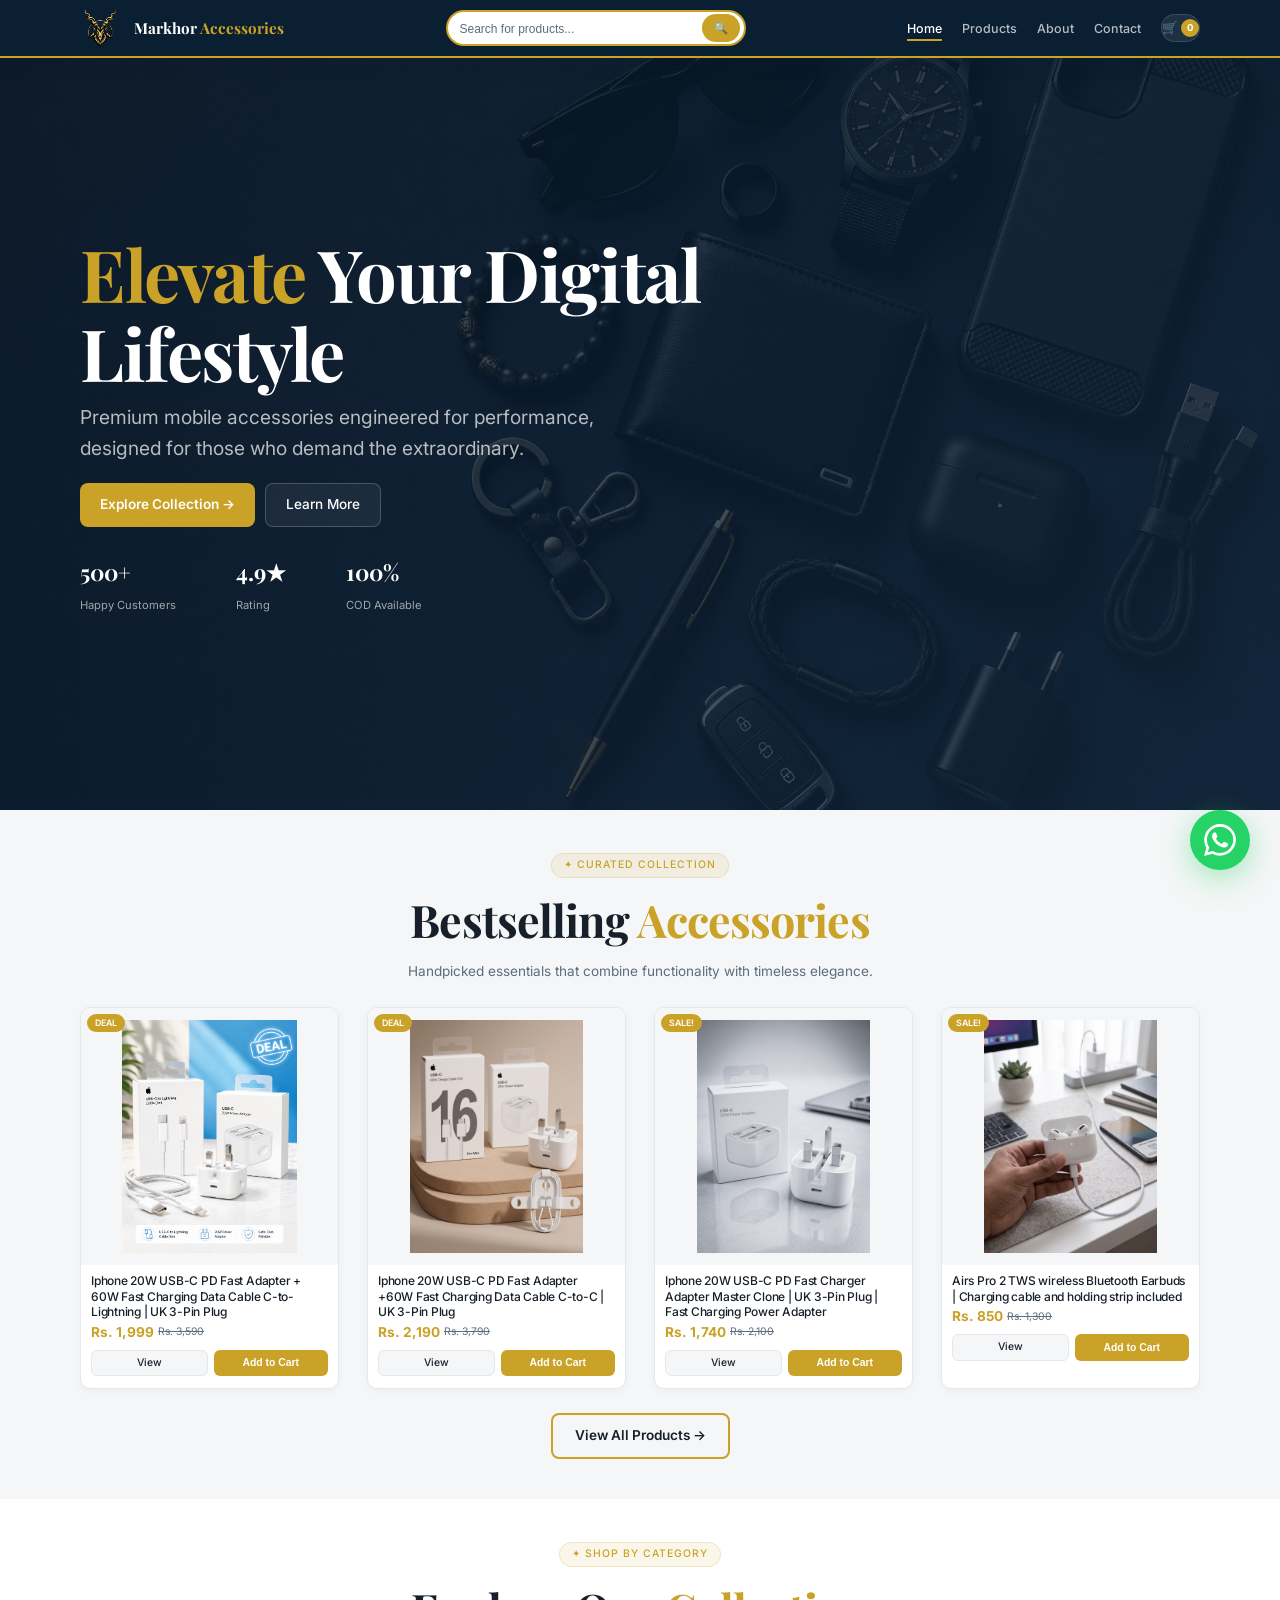
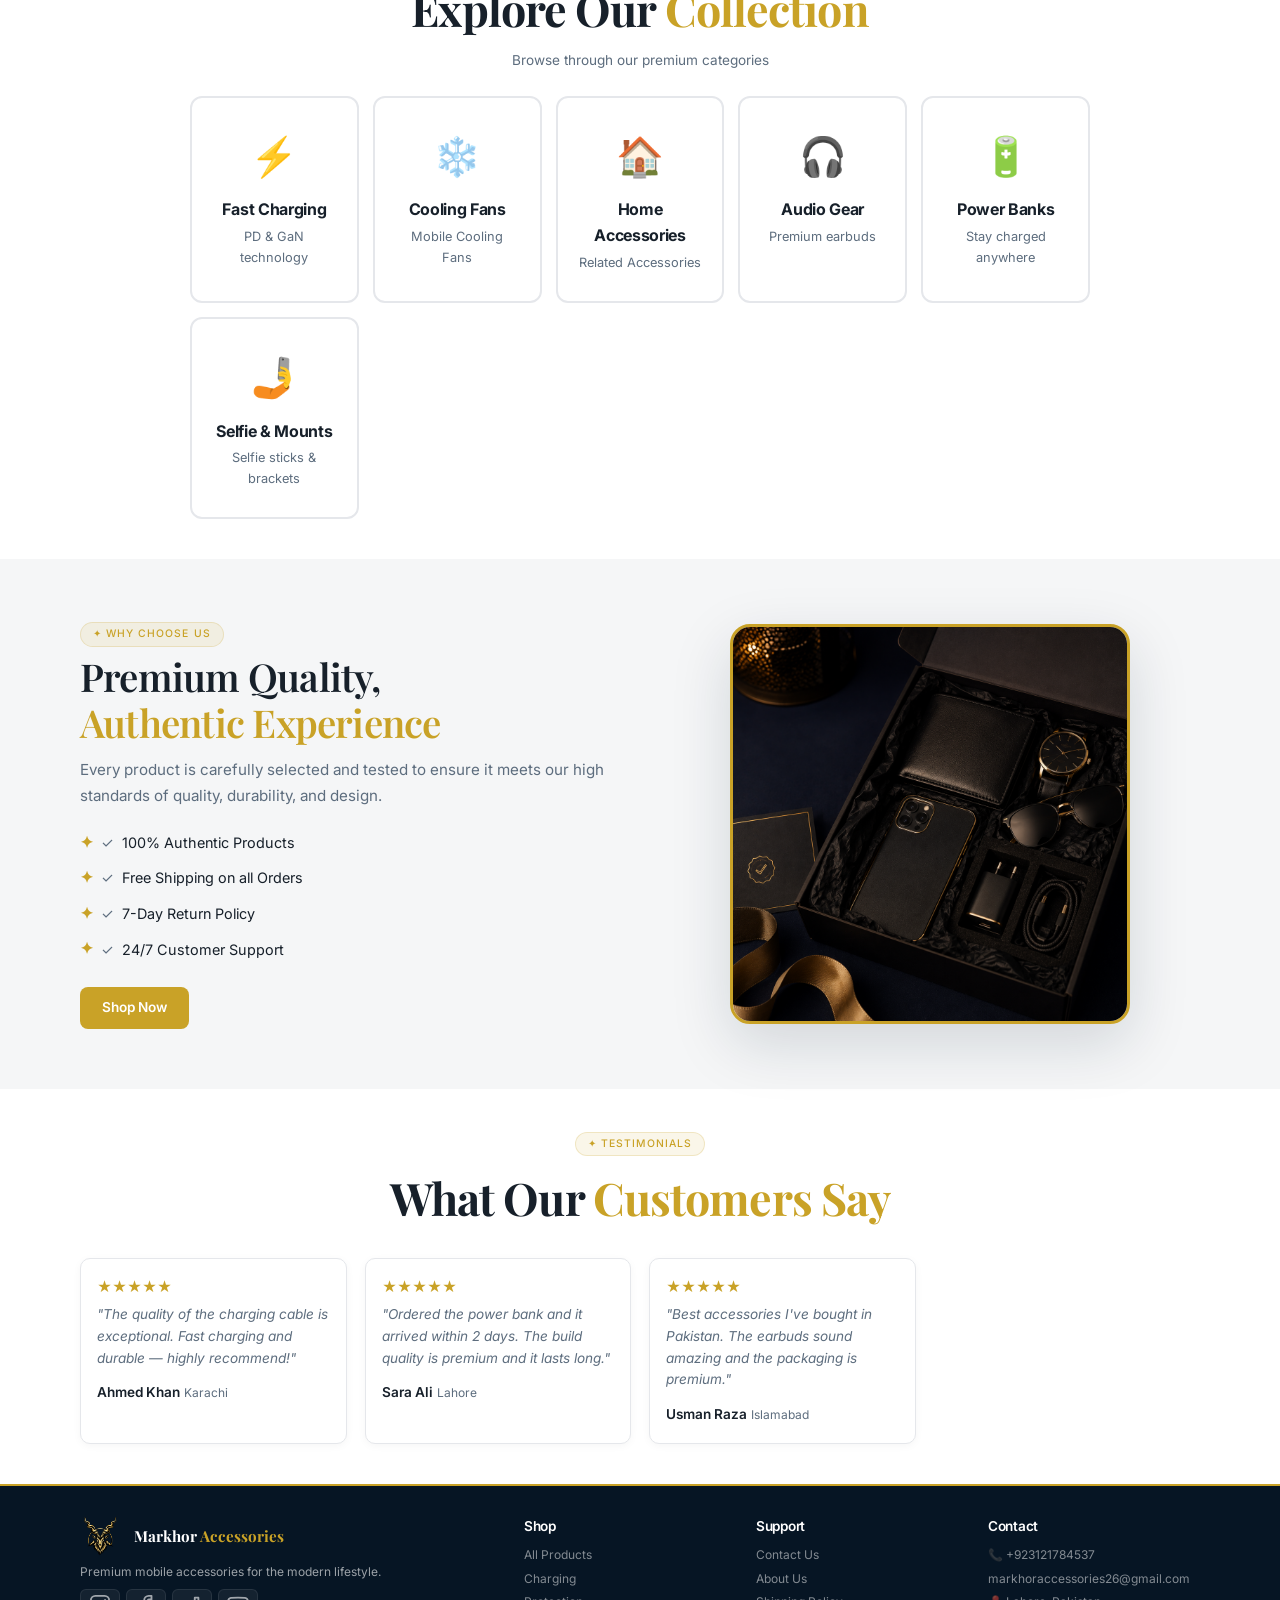
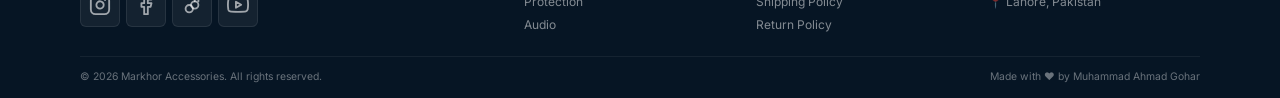
==== commit 7248e939: "Added Mobile Cooling Fans category" ====
--- a/index.html
+++ b/index.html
@@ -1,6 +1,7 @@
 <!DOCTYPE html>
 <html lang="en">
 <head>
+    <meta name="google-site-verification" content="tSDhxZ5PGBarrzjsNwkGg5kXIpZPdMo4T1GGtzWsG_Y" />
     <meta charset="UTF-8" />
     <meta name="viewport" content="width=device-width, initial-scale=1.0" />
     <title>Buy Premium Mobile Accessories in Pakistan | Markhor Accessories</title>
@@ -104,6 +105,11 @@
         <h3>Fast Charging</h3>
         <p>PD & GaN technology</p>
     </a>
+    <a href="/products.html?category=cooling-fans" class="category-card">
+    <span class="category-icon">❄️</span>
+    <h3>Cooling Fans</h3>
+    <p>Mobile Cooling Fans</p>
+</a>
     <a href="/products.html?category=home-accessories" class="category-card">
         <span class="category-icon">🏠</span>
         <h3>Home Accessories</h3>
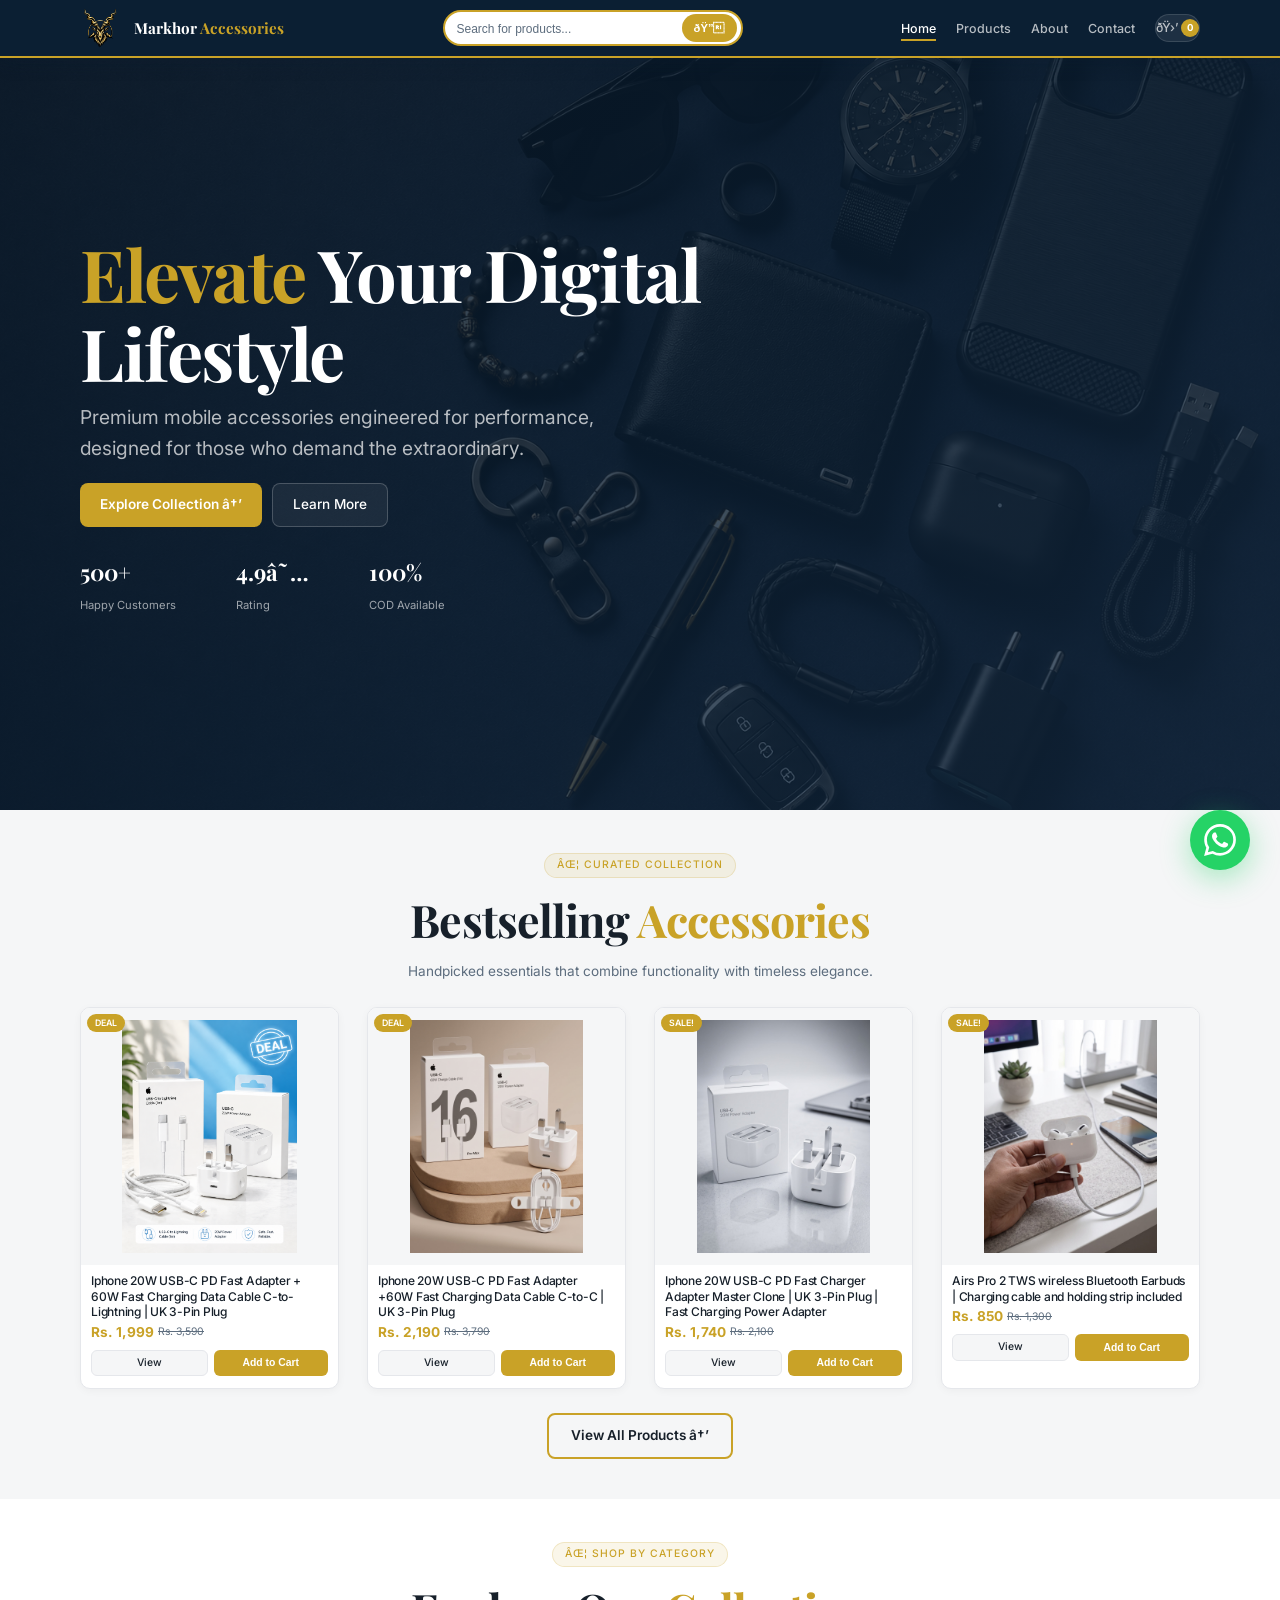
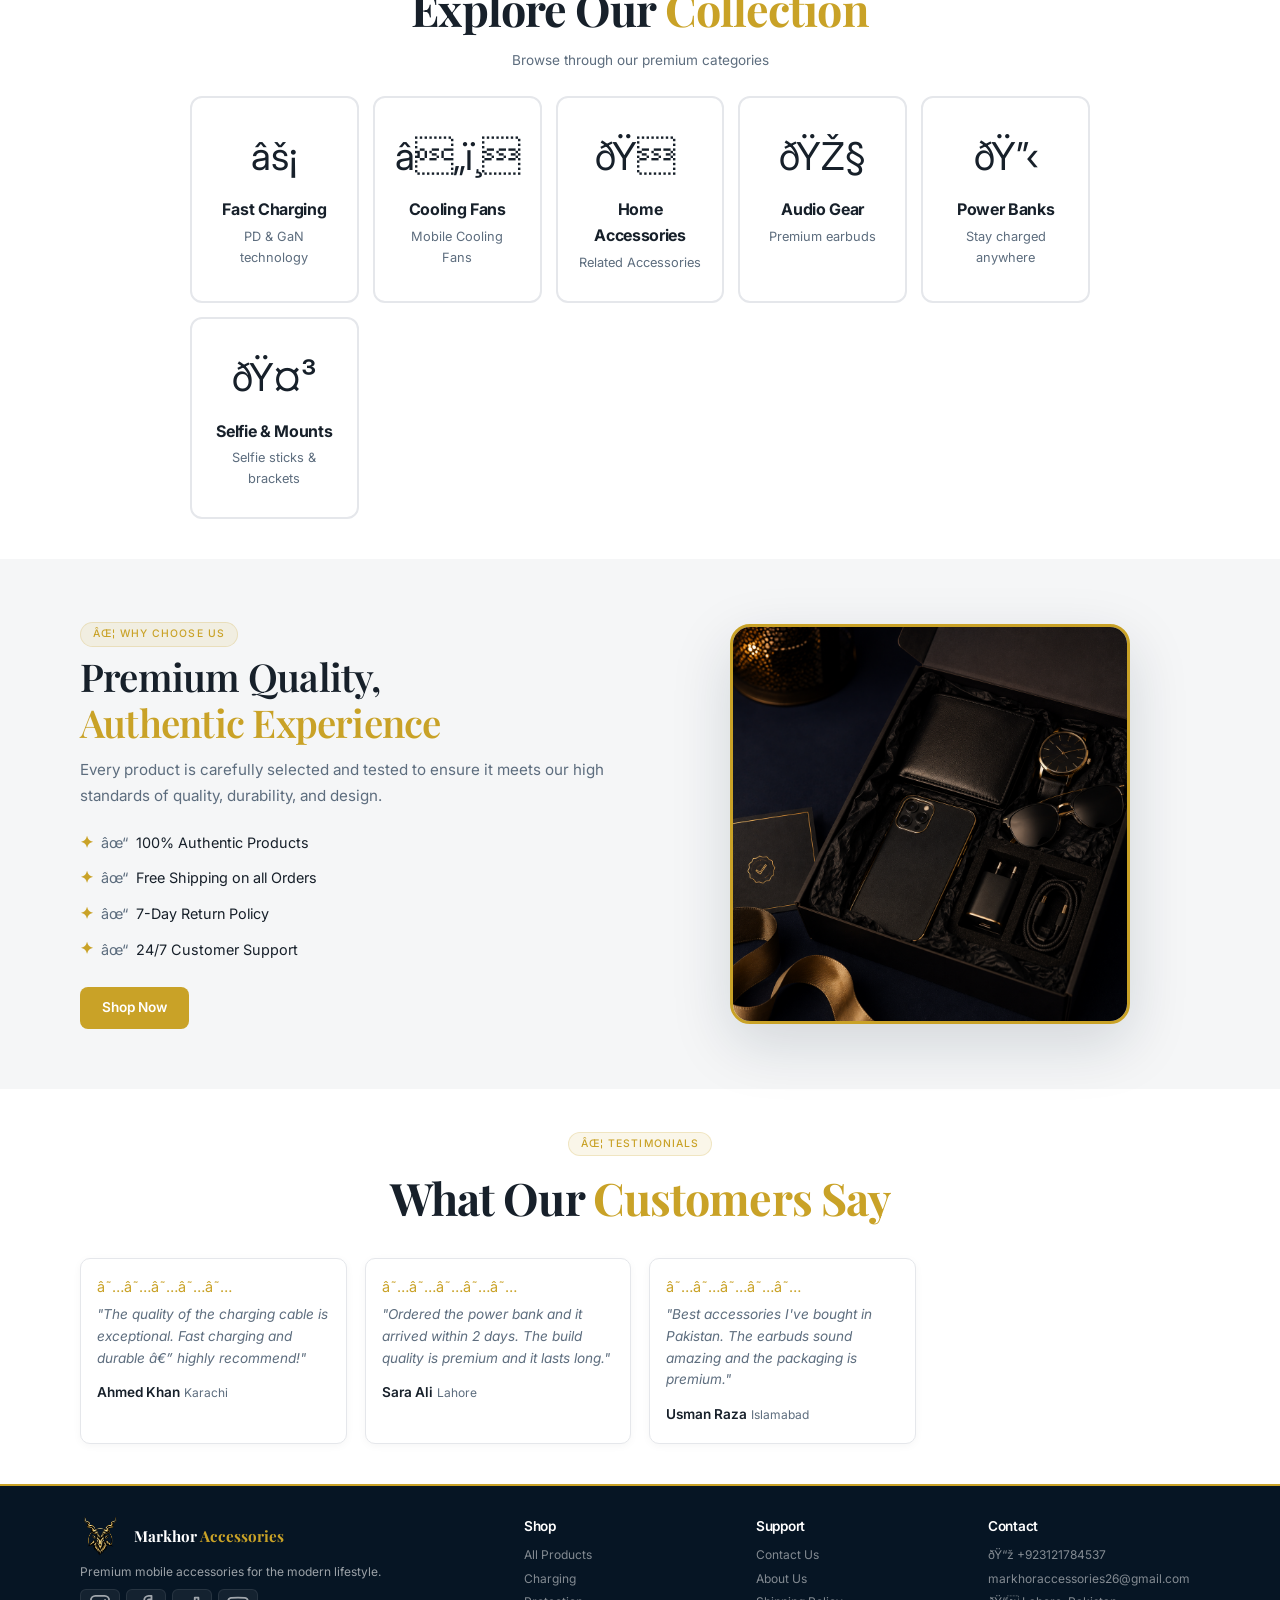
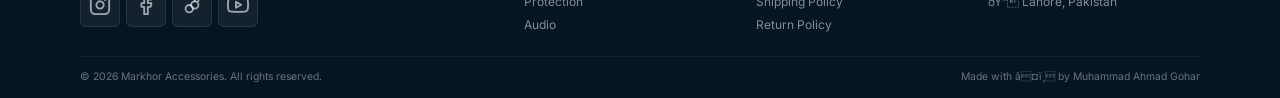
==== commit 85fa4b50: "Added tiktok pixel" ====
--- a/index.html
+++ b/index.html
@@ -1,6 +1,37 @@
 <!DOCTYPE html>
 <html lang="en">
 <head>
+    <!-- TikTok Pixel Code Start -->
+<script>
+!function (w, d, t) {
+  w.TiktokAnalyticsObject=t;var ttq=w[t]=w[t]||[];ttq.methods=["page","track","identify","instances","debug","on","off","once","ready","alias","group","enableCookie","disableCookie","holdConsent","revokeConsent","grantConsent"],ttq.setAndDefer=function(t,e){t[e]=function(){t.push([e].concat(Array.prototype.slice.call(arguments,0)))}};for(var i=0;i<ttq.methods.length;i++)ttq.setAndDefer(ttq,ttq.methods[i]);ttq.instance=function(t){for(
+var e=ttq._i[t]||[],n=0;n<ttq.methods.length;n++)ttq.setAndDefer(e,ttq.methods[n]);return e},ttq.load=function(e,n){var r="https://analytics.tiktok.com/i18n/pixel/events.js",o=n&&n.partner;ttq._i=ttq._i||{},ttq._i[e]=[],ttq._i[e]._u=r,ttq._t=ttq._t||{},ttq._t[e]=+new Date,ttq._o=ttq._o||{},ttq._o[e]=n||{};n=document.createElement("script")
+;n.type="text/javascript",n.async=!0,n.src=r+"?sdkid="+e+"&lib="+t;e=document.getElementsByTagName("script")[0];e.parentNode.insertBefore(n,e)};
+
+
+  ttq.load('DB502K3C77U540OQE6L0');
+  ttq.page();
+}(window, document, 'ttq');
+</script>
+<!-- TikTok Pixel Code End -->
+    <!-- Meta Pixel Code -->
+<script>
+!function(f,b,e,v,n,t,s)
+{if(f.fbq)return;n=f.fbq=function(){n.callMethod?
+n.callMethod.apply(n,arguments):n.queue.push(arguments)};
+if(!f._fbq)f._fbq=n;n.push=n;n.loaded=!0;n.version='2.0';
+n.queue=[];t=b.createElement(e);t.async=!0;
+t.src=v;s=b.getElementsByTagName(e)[0];
+s.parentNode.insertBefore(t,s)}(window, document,'script',
+'https://connect.facebook.net/en_US/fbevents.js');
+fbq('init', '2928317734201967');
+fbq('track', 'PageView');
+</script>
+<noscript><img height="1" width="1" style="display:none"
+src="https://www.facebook.com/tr?id=2928317734201967&ev=PageView&noscript=1"
+/></noscript>
+<!-- End Meta Pixel Code -->
+    <link rel="icon" type="image/png" href="/public/favicon.png">
     <meta name="google-site-verification" content="tSDhxZ5PGBarrzjsNwkGg5kXIpZPdMo4T1GGtzWsG_Y" />
     <meta charset="UTF-8" />
     <meta name="viewport" content="width=device-width, initial-scale=1.0" />
